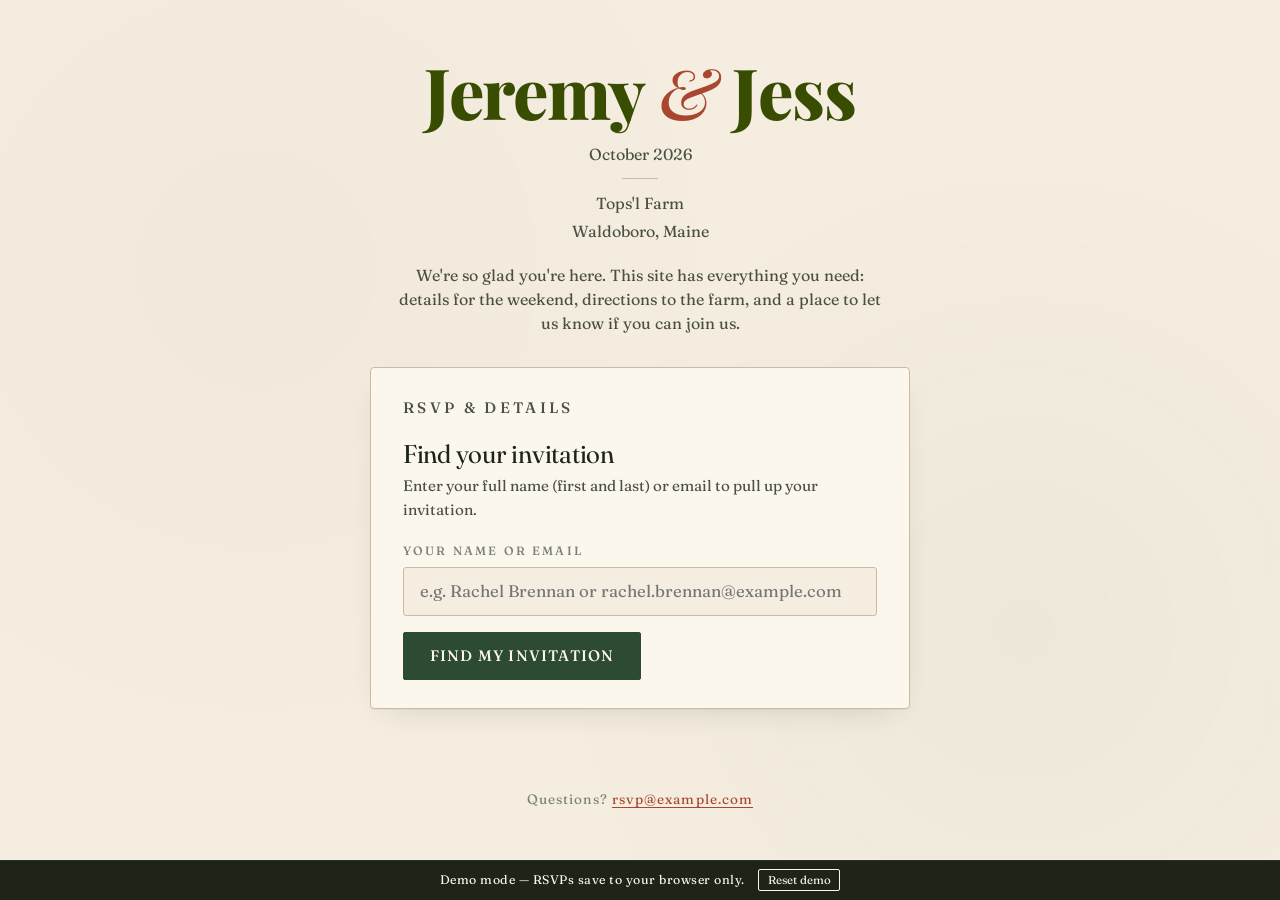
==== admin.html @ 5abbffd8 "Add files via upload" ====
<!DOCTYPE html>
<html lang="en">
<head>
<meta charset="UTF-8">
<meta name="viewport" content="width=device-width, initial-scale=1.0">
<title>Admin — RSVPs</title>
<link rel="preconnect" href="https://fonts.googleapis.com">
<link rel="preconnect" href="https://fonts.gstatic.com" crossorigin>
<link href="https://fonts.googleapis.com/css2?family=Fraunces:ital,opsz,wght,SOFT@0,9..144,300..700,30..100;1,9..144,300..700,30..100&family=Playfair+Display:ital,wght@0,400..900;1,400..900&display=swap" rel="stylesheet">
<link rel="stylesheet" href="assets/style.css">
</head>
<body>

<header class="site-header">
  <div class="monogram couple-name">
    <span class="monogram-mark">j</span>
    Jeremy &amp; Jess
  </div>
  <a href="index.html" class="eyebrow" style="border:none; color: var(--ink-soft);">Sign out &rarr;</a>
</header>

<main class="shell" id="root">
  <p style="color: var(--ink-faint);">Loading&hellip;</p>
</main>

<div class="demo-banner" id="demoBanner"></div>

<script src="assets/data.js"></script>
<script src="assets/store.js"></script>
<script src="assets/admin.js"></script>
</body>
</html>
---- assets/style.css ----
/* ---------- Tokens ---------- */
:root {
  --bg: #f4ede0;
  --bg-soft: #ebe2cf;
  --paper: #fbf7ec;
  --ink: #1f2419;
  --ink-soft: #4a5142;
  --ink-faint: #7a8074;
  --forest: #2d4a32;
  --forest-deep: #1f3522;
  --forest-h1: #384c02;
  --rust: #a8472e;
  --sand: #d4c4a8;
  --line: #c9bca0;
  --shadow: 0 1px 0 rgba(31, 36, 25, 0.04), 0 12px 32px -16px rgba(31, 36, 25, 0.18);
}

@font-face {
  font-display: swap;
}

/* ---------- Reset & base ---------- */
*, *::before, *::after { box-sizing: border-box; }
html, body { margin: 0; padding: 0; }

body {
  background: var(--bg);
  color: var(--ink);
  font-family: 'Fraunces', Georgia, serif;
  font-optical-sizing: auto;
  font-variation-settings: 'opsz' 14, 'SOFT' 30;
  font-weight: 400;
  line-height: 1.55;
  font-size: 17px;
  -webkit-font-smoothing: antialiased;
  text-rendering: optimizeLegibility;
  min-height: 100vh;
}

body.has-demo-banner { padding-bottom: 48px; } /* room for the fixed banner */

/* Subtle paper texture */
body::before {
  content: "";
  position: fixed;
  inset: 0;
  pointer-events: none;
  z-index: 0;
  background-image:
    radial-gradient(circle at 20% 30%, rgba(168, 71, 46, 0.025), transparent 40%),
    radial-gradient(circle at 80% 70%, rgba(45, 74, 50, 0.03), transparent 40%);
}

main, header, footer { position: relative; z-index: 1; }

a { color: var(--rust); text-decoration: none; border-bottom: 1px solid currentColor; }
a:hover { color: var(--forest); }

h1, h2, h3, h4 {
  font-family: 'Fraunces', Georgia, serif;
  font-weight: 400;
  letter-spacing: -0.01em;
  margin: 0;
}

h1 {
  font-variation-settings: 'opsz' 144, 'SOFT' 100;
  font-size: clamp(3.2rem, 8vw, 6.5rem);
  line-height: 0.95;
  letter-spacing: -0.03em;
  color: var(--forest-h1);
}

/* Playfair Display for the couple's name — used in hero and monogram */
.couple-name {
  font-family: 'Playfair Display', Georgia, serif;
  font-weight: 800;
  letter-spacing: -0.01em;
}

.couple-name .amp {
  font-style: italic;
  font-weight: 500;
  color: var(--rust);
}

h2 {
  font-variation-settings: 'opsz' 72;
  font-size: clamp(1.8rem, 3.5vw, 2.6rem);
  line-height: 1.1;
}

h3 {
  font-variation-settings: 'opsz' 36;
  font-size: 1.3rem;
  font-weight: 500;
}

.eyebrow {
  font-size: 0.72rem;
  letter-spacing: 0.22em;
  text-transform: uppercase;
  color: var(--ink-faint);
  font-weight: 500;
  font-variation-settings: 'opsz' 9;
}

.italic { font-style: italic; }

/* ---------- Layout ---------- */
.shell {
  max-width: 1100px;
  margin: 0 auto;
  padding: 2rem clamp(1.25rem, 4vw, 3rem);
}

.shell-narrow {
  max-width: 720px;
  margin: 0 auto;
  padding: 2rem clamp(1.25rem, 4vw, 3rem);
}

.site-header {
  display: flex;
  justify-content: space-between;
  align-items: center;
  padding: 1.5rem clamp(1.25rem, 4vw, 3rem);
  max-width: 1100px;
  margin: 0 auto;
}

.monogram {
  display: inline-flex;
  align-items: center;
  gap: 0.6rem;
  font-size: 0.9rem;
  letter-spacing: 0.18em;
  text-transform: uppercase;
  color: var(--ink-soft);
  font-weight: 500;
}

.monogram-mark {
  width: 26px;
  height: 26px;
  border: 1px solid var(--forest);
  border-radius: 50%;
  display: inline-flex;
  align-items: center;
  justify-content: center;
  font-family: 'Fraunces', serif;
  font-style: italic;
  font-size: 0.85rem;
  color: var(--forest);
}

.site-footer {
  text-align: center;
  padding: 3rem 1.5rem 2rem;
  color: var(--ink-faint);
  font-size: 0.85rem;
  letter-spacing: 0.08em;
}

/* ---------- Hero (landing) ---------- */
.hero {
  text-align: center;
  padding: 1.5rem 0 2rem;
  max-width: 640px;
  margin: 0 auto;
}

@media (max-width: 800px) {
  .hero { padding: 1rem 0 1.5rem; }
}

.hero-title {
  font-size: clamp(2.6rem, 7vw, 4.4rem);
  line-height: 1;
  margin-bottom: 1rem;
}

.hero-meta {
  display: flex;
  flex-direction: column;
  align-items: center;
  gap: 0.2rem;
  margin: 1rem 0 1.25rem;
  color: var(--ink-soft);
  font-size: 1rem;
}

.hero-meta .divider {
  width: 36px;
  height: 1px;
  background: var(--line);
  margin: 0.5rem 0;
}

.hero-intro {
  color: var(--ink-soft);
  margin: 0 auto;
  max-width: 500px;
  font-size: 1rem;
  line-height: 1.5;
}

/* ---------- Lookup card ---------- */
.lookup {
  background: var(--paper);
  border: 1px solid var(--line);
  border-radius: 4px;
  padding: 1.75rem 2rem;
  box-shadow: var(--shadow);
  max-width: 540px;
  margin: 0 auto;
}

.lookup h2 {
  margin-bottom: 0.4rem;
  font-size: 1.6rem;
}

.lookup p {
  color: var(--ink-soft);
  margin: 0 0 1.25rem;
  font-size: 0.95rem;
}

.field {
  display: flex;
  flex-direction: column;
  gap: 0.4rem;
  margin-bottom: 1rem;
}

.field label {
  font-size: 0.75rem;
  letter-spacing: 0.18em;
  text-transform: uppercase;
  color: var(--ink-faint);
  font-weight: 500;
}

.field input[type="text"],
.field input[type="email"],
.field textarea {
  font-family: 'Fraunces', Georgia, serif;
  font-size: 1.05rem;
  font-variation-settings: 'opsz' 14;
  padding: 0.85rem 1rem;
  background: var(--bg);
  border: 1px solid var(--line);
  border-radius: 3px;
  color: var(--ink);
  width: 100%;
  transition: border-color 0.15s ease;
}

.field input:focus,
.field textarea:focus {
  outline: none;
  border-color: var(--forest);
  background: var(--paper);
}

.field textarea {
  resize: vertical;
  min-height: 90px;
}

.field .help {
  font-size: 0.8rem;
  color: var(--ink-faint);
  font-style: italic;
}

/* ---------- Buttons ---------- */
.btn {
  display: inline-flex;
  align-items: center;
  justify-content: center;
  gap: 0.5rem;
  padding: 0.85rem 1.6rem;
  font-family: 'Fraunces', Georgia, serif;
  font-size: 0.95rem;
  font-weight: 500;
  letter-spacing: 0.08em;
  text-transform: uppercase;
  border: 1px solid var(--forest);
  background: var(--forest);
  color: var(--paper);
  border-radius: 2px;
  cursor: pointer;
  text-decoration: none;
  transition: background 0.15s ease, color 0.15s ease, transform 0.15s ease;
}

.btn:hover { background: var(--forest-deep); transform: translateY(-1px); }

.btn-secondary {
  background: transparent;
  color: var(--forest);
  border-color: var(--forest);
}

.btn-secondary:hover {
  background: var(--forest);
  color: var(--paper);
}

.btn-ghost {
  background: transparent;
  color: var(--ink-soft);
  border-color: var(--line);
}

.btn-ghost:hover {
  background: var(--bg-soft);
  color: var(--ink);
  transform: none;
}

.btn-small {
  padding: 0.55rem 1.1rem;
  font-size: 0.8rem;
}

button:disabled {
  opacity: 0.4;
  cursor: not-allowed;
}

/* ---------- Messages ---------- */
.flash {
  margin-top: 1rem;
  padding: 0.85rem 1rem;
  border-radius: 3px;
  font-size: 0.95rem;
}

.flash-error {
  background: rgba(168, 71, 46, 0.08);
  color: var(--rust);
  border-left: 3px solid var(--rust);
}

.flash-success {
  background: rgba(45, 74, 50, 0.08);
  color: var(--forest);
  border-left: 3px solid var(--forest);
}

/* ---------- Invitation ---------- */
.invitation {
  padding: 3rem 0;
}

.invitation .greeting {
  margin-bottom: 3rem;
  text-align: center;
}

.invitation .greeting .eyebrow {
  margin-bottom: 1rem;
}

.invitation h1 {
  font-size: clamp(2.2rem, 5vw, 3.6rem);
  line-height: 1.05;
}

.event-card {
  background: var(--paper);
  border: 1px solid var(--line);
  border-radius: 4px;
  padding: 2.5rem;
  margin-bottom: 1.5rem;
  position: relative;
}

.event-card .event-eyebrow {
  display: flex;
  justify-content: space-between;
  align-items: baseline;
  margin-bottom: 1.25rem;
  padding-bottom: 1rem;
  border-bottom: 1px solid var(--line);
}

.event-card h2 {
  margin-bottom: 0.4rem;
}

.event-card .event-where {
  color: var(--ink-soft);
  margin-bottom: 1rem;
  font-style: italic;
}

.event-card .event-details {
  color: var(--ink-soft);
  margin: 0;
}

.rsvp-cta {
  margin: 2rem 0 3rem;
  text-align: center;
}

.rsvp-cta .deadline {
  margin-top: 1rem;
  color: var(--ink-faint);
  font-size: 0.9rem;
}

.rsvp-confirmed {
  background: var(--paper);
  border: 1px solid var(--forest);
  border-left: 4px solid var(--forest);
  padding: 1.75rem 2rem;
  margin-top: 3rem;
  border-radius: 3px;
}

.rsvp-confirmed h3 {
  color: var(--forest);
  margin-bottom: 0.5rem;
}

.rsvp-confirmed p {
  margin: 0.5rem 0;
  color: var(--ink-soft);
}

/* ---------- RSVP wizard ---------- */
.wizard {
  background: var(--paper);
  border: 1px solid var(--line);
  border-radius: 4px;
  padding: 2.5rem;
  margin: 2rem 0;
  box-shadow: var(--shadow);
  min-height: 400px;
  display: flex;
  flex-direction: column;
}

.wizard-progress {
  display: flex;
  align-items: center;
  gap: 0.5rem;
  margin-bottom: 2rem;
}

.wizard-progress .step {
  flex: 1;
  height: 2px;
  background: var(--bg-soft);
  border-radius: 1px;
  transition: background 0.3s ease;
}

.wizard-progress .step.done,
.wizard-progress .step.active {
  background: var(--forest);
}

.wizard-progress .count {
  font-size: 0.72rem;
  letter-spacing: 0.18em;
  text-transform: uppercase;
  color: var(--ink-faint);
  white-space: nowrap;
  margin-left: 1rem;
}

.wizard-body {
  flex: 1;
  animation: fadeIn 0.25s ease;
}

@keyframes fadeIn {
  from { opacity: 0; transform: translateY(4px); }
  to { opacity: 1; transform: translateY(0); }
}

.wizard h2 {
  font-size: 1.8rem;
  margin-bottom: 0.5rem;
}

.wizard .question-sub {
  color: var(--ink-soft);
  margin: 0 0 1.5rem;
}

.toggle-group {
  display: flex;
  gap: 0.5rem;
  margin: 1rem 0;
}

.toggle-pill {
  flex: 1;
  display: flex;
  align-items: center;
  justify-content: center;
  padding: 0.85rem 1rem;
  border: 1px solid var(--line);
  background: var(--bg);
  border-radius: 3px;
  cursor: pointer;
  font-family: inherit;
  font-size: 0.95rem;
  color: var(--ink-soft);
  transition: all 0.15s ease;
}

.toggle-pill:hover { border-color: var(--forest); }

.toggle-pill.selected {
  background: var(--forest);
  color: var(--paper);
  border-color: var(--forest);
}

.day-toggles {
  display: flex;
  flex-direction: column;
  gap: 0.75rem;
  margin: 1.25rem 0;
}

.day-toggle {
  display: flex;
  align-items: center;
  gap: 0.85rem;
  padding: 1rem 1.25rem;
  border: 1px solid var(--line);
  background: var(--bg);
  border-radius: 3px;
  cursor: pointer;
  transition: all 0.15s ease;
}

.day-toggle:hover { border-color: var(--forest); }

.day-toggle.checked {
  border-color: var(--forest);
  background: rgba(45, 74, 50, 0.04);
}

.day-toggle input { margin: 0; accent-color: var(--forest); width: 18px; height: 18px; }

.day-toggle-label {
  display: flex;
  flex-direction: column;
}

.day-toggle-label strong { font-weight: 500; color: var(--ink); }
.day-toggle-label span { font-size: 0.85rem; color: var(--ink-faint); }

.wizard-nav {
  display: flex;
  justify-content: space-between;
  align-items: center;
  margin-top: 2rem;
  padding-top: 1.5rem;
  border-top: 1px solid var(--bg-soft);
}

.wizard-nav .spacer { flex: 1; }

/* ---------- Review screen ---------- */
.review {
  display: flex;
  flex-direction: column;
  gap: 1rem;
}

.review-item {
  padding: 1rem 1.25rem;
  background: var(--bg);
  border-radius: 3px;
  border-left: 3px solid var(--sand);
}

.review-item.attending { border-left-color: var(--forest); }
.review-item.not-attending { border-left-color: var(--rust); opacity: 0.7; }

.review-item .name {
  font-weight: 500;
  margin-bottom: 0.25rem;
}

.review-item .meta {
  font-size: 0.9rem;
  color: var(--ink-soft);
}

/* ---------- Admin ---------- */
.admin-header {
  display: flex;
  justify-content: space-between;
  align-items: flex-end;
  flex-wrap: wrap;
  gap: 1rem;
  margin-bottom: 2rem;
  padding-bottom: 1.5rem;
  border-bottom: 1px solid var(--line);
}

.admin-stats {
  display: grid;
  grid-template-columns: repeat(auto-fit, minmax(140px, 1fr));
  gap: 1rem;
  margin-bottom: 2rem;
}

.stat {
  padding: 1.25rem;
  background: var(--paper);
  border: 1px solid var(--line);
  border-radius: 3px;
}

.stat .num {
  font-family: 'Fraunces', serif;
  font-variation-settings: 'opsz' 72;
  font-size: 2.4rem;
  font-weight: 400;
  color: var(--forest);
  line-height: 1;
}

.stat .label {
  font-size: 0.72rem;
  letter-spacing: 0.16em;
  text-transform: uppercase;
  color: var(--ink-faint);
  margin-top: 0.3rem;
}

.admin-table {
  width: 100%;
  border-collapse: collapse;
  background: var(--paper);
  border: 1px solid var(--line);
  border-radius: 3px;
  overflow: hidden;
  font-size: 0.92rem;
}

.admin-table th,
.admin-table td {
  text-align: left;
  padding: 0.85rem 1rem;
  border-bottom: 1px solid var(--bg-soft);
  vertical-align: top;
}

.admin-table th {
  background: var(--bg-soft);
  font-size: 0.72rem;
  letter-spacing: 0.14em;
  text-transform: uppercase;
  color: var(--ink-soft);
  font-weight: 500;
}

.admin-table tr:last-child td { border-bottom: none; }

.admin-table .tier-tag {
  display: inline-block;
  padding: 0.15rem 0.5rem;
  border-radius: 2px;
  font-size: 0.72rem;
  letter-spacing: 0.12em;
  text-transform: uppercase;
  background: var(--bg-soft);
  color: var(--ink-soft);
}

.admin-table .tier-tag.both {
  background: rgba(45, 74, 50, 0.12);
  color: var(--forest);
}

.admin-table .status-tag {
  display: inline-block;
  padding: 0.15rem 0.55rem;
  border-radius: 2px;
  font-size: 0.72rem;
  letter-spacing: 0.12em;
  text-transform: uppercase;
}

.admin-table .status-tag.responded {
  background: rgba(45, 74, 50, 0.12);
  color: var(--forest);
}

.admin-table .status-tag.pending {
  background: rgba(168, 71, 46, 0.1);
  color: var(--rust);
}

.admin-table .attendee-list {
  margin: 0;
  padding-left: 1rem;
}

.admin-table .attendee-list li {
  margin-bottom: 0.15rem;
}

.admin-table .not-coming {
  text-decoration: line-through;
  color: var(--ink-faint);
}

.admin-actions {
  display: flex;
  gap: 0.75rem;
  flex-wrap: wrap;
}

/* ---------- Invitation supplemental sections ---------- */
.section {
  margin: 2.5rem 0 0;
}

.section h3 {
  font-size: 0.85rem;
  letter-spacing: 0.2em;
  text-transform: uppercase;
  color: var(--ink-soft);
  font-weight: 500;
  font-variation-settings: 'opsz' 12;
  margin-bottom: 1rem;
  padding-bottom: 0.5rem;
  border-bottom: 1px solid var(--line);
}

.action-row {
  display: flex;
  flex-wrap: wrap;
  gap: 0.75rem;
  margin: 0.5rem 0;
}

.lodging-list,
.activity-list {
  list-style: none;
  padding: 0;
  margin: 0;
  display: flex;
  flex-direction: column;
  gap: 0.85rem;
}

.lodging-item,
.activity-item {
  padding: 1rem 1.25rem;
  background: var(--paper);
  border: 1px solid var(--line);
  border-radius: 3px;
}

.lodging-item .name,
.activity-item .name {
  font-weight: 500;
  font-size: 1.05rem;
}

.lodging-item .name a,
.activity-item .name a {
  color: var(--ink);
  border-bottom: 1px solid var(--line);
}

.lodging-item .name a:hover { color: var(--forest); border-color: var(--forest); }

.lodging-item .distance {
  font-size: 0.78rem;
  letter-spacing: 0.12em;
  text-transform: uppercase;
  color: var(--ink-faint);
  margin-top: 0.2rem;
}

.lodging-item .note,
.activity-item .note {
  margin: 0.4rem 0 0;
  color: var(--ink-soft);
  font-size: 0.95rem;
}

.note-block {
  padding: 1rem 1.25rem;
  background: var(--paper);
  border: 1px solid var(--line);
  border-left: 3px solid var(--forest);
  border-radius: 3px;
  color: var(--ink-soft);
  font-size: 0.95rem;
}

.note-block p { margin: 0 0 0.6rem; }
.note-block p:last-child { margin: 0; }
.demo-banner {
  position: fixed;
  bottom: 0;
  left: 0;
  right: 0;
  background: var(--ink);
  color: var(--paper);
  text-align: center;
  padding: 0.55rem 1rem;
  font-size: 0.78rem;
  letter-spacing: 0.04em;
  z-index: 10;
  border-top: 1px solid rgba(255,255,255,0.05);
}

.demo-banner button {
  background: transparent;
  border: 1px solid var(--paper);
  color: var(--paper);
  padding: 0.18rem 0.55rem;
  border-radius: 2px;
  font-family: inherit;
  font-size: 0.72rem;
  cursor: pointer;
  margin-left: 0.6rem;
}

.demo-banner button:hover { background: var(--paper); color: var(--ink); }
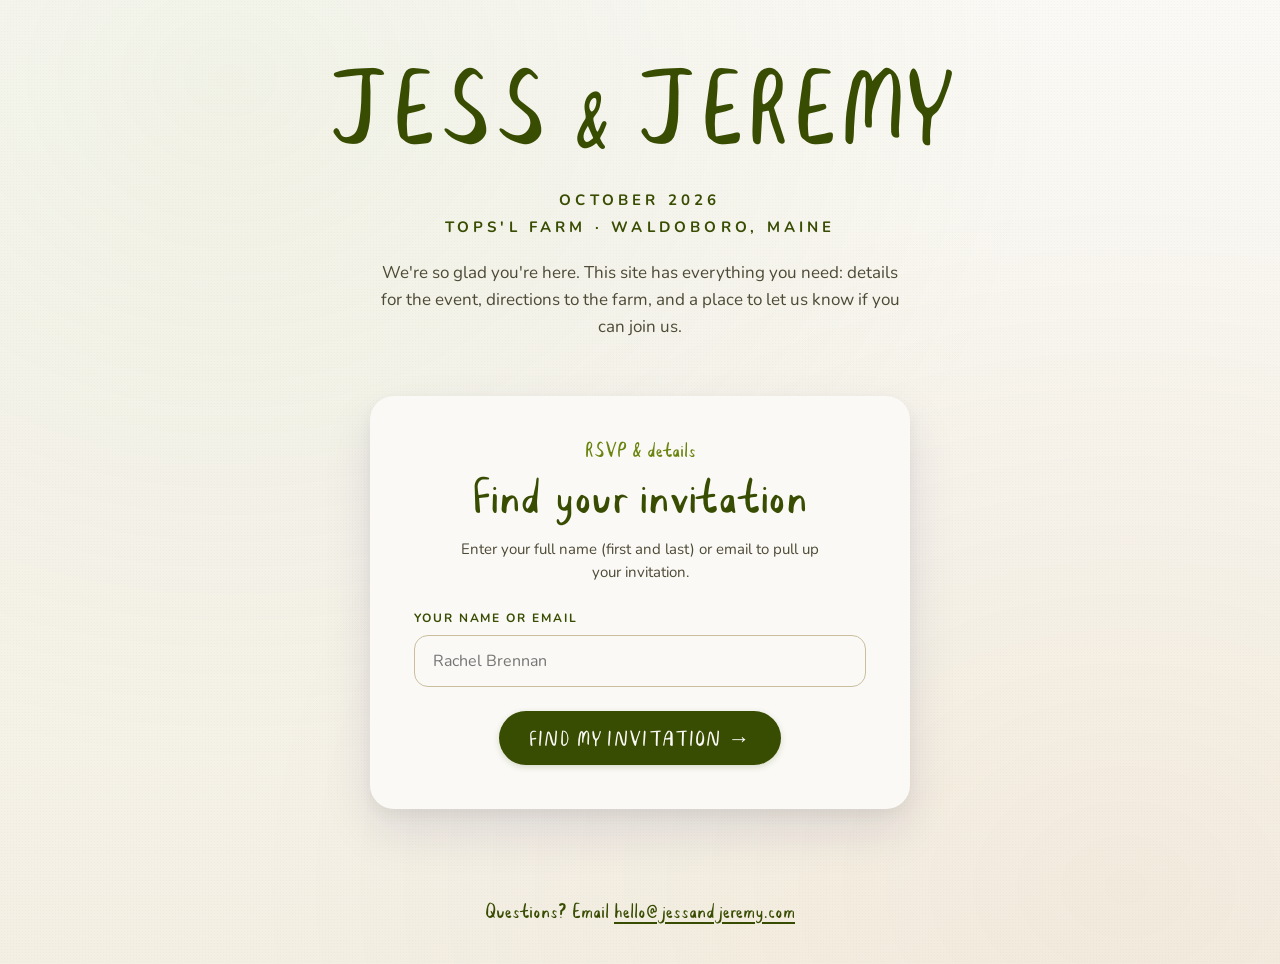
==== commit e8598ad4: "Apply Jess & Jeremy design system to production site Repaints the multi-page site to match the desig" ====
--- a/admin.html
+++ b/admin.html
@@ -4,23 +4,17 @@
 <meta charset="UTF-8">
 <meta name="viewport" content="width=device-width, initial-scale=1.0">
 <title>Admin — RSVPs</title>
-<link rel="preconnect" href="https://fonts.googleapis.com">
-<link rel="preconnect" href="https://fonts.gstatic.com" crossorigin>
-<link href="https://fonts.googleapis.com/css2?family=Fraunces:ital,opsz,wght,SOFT@0,9..144,300..700,30..100;1,9..144,300..700,30..100&family=Playfair+Display:ital,wght@0,400..900;1,400..900&display=swap" rel="stylesheet">
 <link rel="stylesheet" href="assets/style.css">
 </head>
 <body>
 
-<header class="site-header">
-  <div class="monogram couple-name">
-    <span class="monogram-mark">j</span>
-    Jeremy &amp; Jess
-  </div>
-  <a href="index.html" class="eyebrow" style="border:none; color: var(--ink-soft);">Sign out &rarr;</a>
+<header class="admin-page-header">
+  <div class="monogram">Jess &amp; Jeremy</div>
+  <a href="index.html">Sign out &rarr;</a>
 </header>
 
-<main class="shell" id="root">
-  <p style="color: var(--ink-faint);">Loading&hellip;</p>
+<main class="admin" id="root">
+  <p style="color: var(--fg-3);">Loading&hellip;</p>
 </main>
 
 <div class="demo-banner" id="demoBanner"></div>
--- a/assets/style.css
+++ b/assets/style.css
@@ -1,839 +1,1743 @@
-/* ---------- Tokens ---------- */
+/* ============================================================
+   Jess & Jeremy Wedding — Design system stylesheet
+   Warm, earthy, romantic. Olive + ink-indigo on cream.
+   ============================================================ */
+
+@font-face {
+  font-family: "J9 Poem";
+  src: url("fonts/J9Poem3.otf") format("opentype");
+  font-weight: 400;
+  font-style: normal;
+  font-display: swap;
+}
+
+@font-face {
+  font-family: "Nunito";
+  src: url("fonts/Nunito-VariableFont_wght.ttf") format("truetype-variations");
+  font-weight: 200 900;
+  font-style: normal;
+  font-display: swap;
+}
+
 :root {
-  --bg: #f4ede0;
-  --bg-soft: #ebe2cf;
-  --paper: #fbf7ec;
-  --ink: #1f2419;
-  --ink-soft: #4a5142;
-  --ink-faint: #7a8074;
-  --forest: #2d4a32;
-  --forest-deep: #1f3522;
-  --forest-h1: #384c02;
-  --rust: #a8472e;
-  --sand: #d4c4a8;
-  --line: #c9bca0;
-  --shadow: 0 1px 0 rgba(31, 36, 25, 0.04), 0 12px 32px -16px rgba(31, 36, 25, 0.18);
-}
-
-@font-face {
-  font-display: swap;
-}
-
-/* ---------- Reset & base ---------- */
+  /* ---------- Brand palette ---------- */
+  --cream:           #faf9f5;
+  --cream-2:         #f3efe3;
+  --cream-3:         #e8dfc8;
+  --linen:           #ded3b8;
+  --sand:            #c9b88f;
+
+  --olive:           #384c02;
+  --olive-2:         #4a6304;
+  --olive-3:         #6a8410;
+  --sage:            #a8b878;
+  --moss:            #1e2a01;
+
+  --ink:             #1b1463;
+  --ink-2:           #2f259a;
+  --ink-3:           #5e54c0;
+  --lavender:        #d7d2ee;
+
+  --terracotta:      #c97b50;
+  --rose:            #e3a78a;
+  --gold:            #b5933f;
+
+  /* Coral accent — used in exactly three places */
+  --coral:           rgb(243, 131, 117);
+  --coral-deep:      rgb(212, 89, 75);
+
+  /* ---------- Semantic ---------- */
+  --bg:              var(--cream);
+  --bg-soft:         var(--cream-2);
+  --bg-strong:       var(--cream-3);
+  --bg-inverse:      var(--olive);
+
+  --fg:              #20210f;
+  --fg-2:            #4d4a36;
+  --fg-3:            #7a7560;
+  --fg-inverse:      var(--cream);
+
+  --border:          #e0d8c2;
+  --border-strong:   #c9bf9f;
+  --hairline:        rgba(56, 76, 2, 0.12);
+
+  --link:            var(--olive-3);
+  --link-hover:      var(--olive-2);
+
+  --success:         #4a6304;
+  --warning:         #b5933f;
+  --error:           #a83a2a;
+
+  /* ---------- Type families ---------- */
+  --font-display:    "J9 Poem", "Tangerine", "Snell Roundhand", cursive;
+  --font-body:       "Nunito", -apple-system, BlinkMacSystemFont, "Segoe UI",
+                     Roboto, "Helvetica Neue", sans-serif;
+  --font-mono:       "JetBrains Mono", ui-monospace, SFMono-Regular, Menlo, monospace;
+
+  /* ---------- Type scale ---------- */
+  --fs-display-1:    clamp(72px, 12vw, 168px);
+  --fs-display-2:    clamp(56px, 9vw, 120px);
+  --fs-h1:           clamp(40px, 5vw, 64px);
+  --fs-h2:           clamp(30px, 3.6vw, 44px);
+  --fs-h3:           clamp(22px, 2.4vw, 28px);
+  --fs-h4:           18px;
+  --fs-body:         18px;
+  --fs-body-sm:      16px;
+  --fs-meta:         14px;
+  --fs-eyebrow:      11px;
+
+  --lh-tight:        1.05;
+  --lh-snug:         1.2;
+  --lh-normal:       1.55;
+  --lh-loose:        1.75;
+
+  --tracking-tight:  -0.01em;
+  --tracking-normal: 0;
+  --tracking-wide:   0.08em;
+  --tracking-xwide:  0.22em;
+
+  /* ---------- Spacing ---------- */
+  --space-1:  4px;
+  --space-2:  8px;
+  --space-3:  12px;
+  --space-4:  16px;
+  --space-5:  24px;
+  --space-6:  32px;
+  --space-7:  48px;
+  --space-8:  64px;
+  --space-9:  96px;
+  --space-10: 128px;
+
+  /* ---------- Radii ---------- */
+  --radius-xs:   6px;
+  --radius-sm:   10px;
+  --radius-md:   16px;
+  --radius-lg:   24px;
+  --radius-xl:   36px;
+  --radius-pill: 999px;
+
+  /* ---------- Shadows ---------- */
+  --shadow-xs: 0 1px 2px rgba(56, 76, 2, 0.06);
+  --shadow-sm: 0 2px 6px rgba(56, 76, 2, 0.08),
+               0 1px 2px rgba(27, 20, 99, 0.04);
+  --shadow-md: 0 8px 22px rgba(56, 76, 2, 0.10),
+               0 2px 6px rgba(27, 20, 99, 0.05);
+  --shadow-lg: 0 22px 50px rgba(27, 20, 99, 0.14),
+               0 6px 14px rgba(56, 76, 2, 0.08);
+  --shadow-inset: inset 0 0 0 1px var(--border);
+
+  /* ---------- Motion ---------- */
+  --ease-soft:   cubic-bezier(0.22, 0.61, 0.36, 1);
+  --ease-out:    cubic-bezier(0.16, 1, 0.3, 1);
+  --ease-bounce: cubic-bezier(0.34, 1.56, 0.64, 1);
+  --dur-fast:    150ms;
+  --dur-base:    280ms;
+  --dur-slow:    600ms;
+}
+
+/* ============================================================
+   Base
+   ============================================================ */
+
 *, *::before, *::after { box-sizing: border-box; }
-html, body { margin: 0; padding: 0; }
-
-body {
+
+html { scroll-behavior: smooth; }
+
+html, body {
   background: var(--bg);
-  color: var(--ink);
-  font-family: 'Fraunces', Georgia, serif;
-  font-optical-sizing: auto;
-  font-variation-settings: 'opsz' 14, 'SOFT' 30;
-  font-weight: 400;
-  line-height: 1.55;
-  font-size: 17px;
+  color: var(--fg);
+  font-family: var(--font-body);
+  font-size: var(--fs-body);
+  line-height: var(--lh-normal);
+  margin: 0;
   -webkit-font-smoothing: antialiased;
   text-rendering: optimizeLegibility;
+}
+
+::selection { background: var(--olive); color: var(--cream); }
+
+button:focus-visible, a:focus-visible, input:focus-visible, textarea:focus-visible {
+  outline: 2px solid var(--olive);
+  outline-offset: 3px;
+  border-radius: 4px;
+}
+
+h1, .h1 {
+  font-family: var(--font-display);
+  font-size: var(--fs-h1);
+  font-weight: 400;
+  line-height: var(--lh-tight);
+  color: var(--olive);
+  letter-spacing: 0.04em;
+  text-transform: uppercase;
+  margin: 0;
+}
+h2, .h2 {
+  font-family: var(--font-display);
+  font-size: var(--fs-h2);
+  font-weight: 400;
+  line-height: var(--lh-snug);
+  color: var(--olive);
+  letter-spacing: -0.005em;
+  margin: 0;
+}
+h3, .h3 {
+  font-family: var(--font-display);
+  font-size: var(--fs-h3);
+  font-weight: 400;
+  line-height: var(--lh-snug);
+  color: var(--ink);
+  letter-spacing: 0;
+  margin: 0;
+}
+h4, .h4 {
+  font-family: var(--font-display);
+  font-size: var(--fs-h4);
+  font-weight: 400;
+  text-transform: uppercase;
+  letter-spacing: 0.14em;
+  color: var(--olive);
+  margin: 0;
+}
+
+.eyebrow {
+  font-family: var(--font-display);
+  font-size: 22px;
+  font-weight: 400;
+  text-transform: none;
+  letter-spacing: 0;
+  color: var(--olive-3);
+  line-height: 1;
+  margin: 0;
+}
+
+p, .body {
+  font-family: var(--font-body);
+  font-size: var(--fs-body);
+  line-height: var(--lh-normal);
+  color: var(--fg);
+  text-wrap: pretty;
+  margin: 0;
+}
+.body-sm { font-size: var(--fs-body-sm); color: var(--fg-2); }
+.meta    { font-size: var(--fs-meta);    color: var(--fg-3); }
+
+a {
+  color: var(--link);
+  text-decoration: underline;
+  text-underline-offset: 3px;
+  text-decoration-thickness: 1px;
+  transition: color var(--dur-fast) var(--ease-soft);
+}
+a:hover { color: var(--link-hover); }
+
+a.btn, a[role="button"] { text-decoration: none; }
+
+img { max-width: 100%; height: auto; }
+
+/* ============================================================
+   Buttons
+   ============================================================ */
+
+.btn {
+  display: inline-flex;
+  align-items: center;
+  justify-content: center;
+  gap: 10px;
+  font-family: var(--font-display);
+  font-weight: 400;
+  font-size: 22px;
+  letter-spacing: 0.06em;
+  text-transform: uppercase;
+  line-height: 1;
+  border-radius: 999px;
+  padding: 18px 30px 14px;
+  cursor: pointer;
+  transition: all 280ms var(--ease-soft);
+  border: none;
+  text-decoration: none;
+  white-space: nowrap;
+  background: var(--olive);
+  color: var(--cream);
+  box-shadow: 0 2px 6px rgba(56, 76, 2, 0.18);
+}
+.btn:hover { background: var(--olive-2); color: var(--cream); }
+.btn:active { transform: scale(0.97); }
+.btn[disabled], .btn:disabled {
+  cursor: not-allowed;
+  opacity: 0.45;
+}
+
+.btn-small {
+  font-size: 16px;
+  letter-spacing: 0.08em;
+  padding: 13px 22px 9px;
+}
+
+.btn-secondary {
+  background: var(--cream);
+  color: var(--olive);
+  border: 1.5px solid var(--olive);
+  padding: 16.5px 28.5px 12.5px;
+  box-shadow: none;
+}
+.btn-secondary:hover {
+  background: var(--cream-2);
+  color: var(--olive);
+}
+.btn-secondary.btn-small {
+  padding: 11.5px 20.5px 7.5px;
+}
+
+.btn-ink {
+  background: var(--ink);
+  color: var(--cream);
+  box-shadow: 0 2px 6px rgba(27, 20, 99, 0.18);
+}
+.btn-ink:hover { background: var(--ink-2); color: var(--cream); }
+
+.btn-ghost {
+  background: transparent;
+  color: var(--olive-3);
+  text-decoration: underline;
+  text-underline-offset: 5px;
+  text-decoration-thickness: 1.5px;
+  text-transform: none;
+  letter-spacing: 0.02em;
+  font-size: 16px;
+  padding: 12px 8px;
+  box-shadow: none;
+}
+.btn-ghost:hover { color: var(--olive); background: transparent; }
+
+.btn-coral {
+  background: var(--coral);
+  color: var(--cream);
+  box-shadow: 0 2px 6px rgba(212, 89, 75, 0.18);
+}
+.btn-coral:hover { background: var(--coral-deep); color: var(--cream); }
+
+.btn-row {
+  display: flex;
+  justify-content: center;
+  margin-top: 24px;
+}
+
+/* ============================================================
+   Hero backdrops
+   ============================================================ */
+
+.warm-backdrop {
+  position: relative;
+  overflow: hidden;
+}
+.warm-backdrop::before {
+  content: "";
+  position: absolute;
+  inset: 0;
+  pointer-events: none;
+  background:
+    radial-gradient(ellipse at 18% 8%, rgba(168, 184, 120, 0.10), transparent 55%),
+    radial-gradient(ellipse at 88% 92%, rgba(227, 167, 138, 0.08), transparent 55%),
+    linear-gradient(180deg, #faf9f5 0%, #f3efe3 100%);
+}
+.warm-backdrop::after {
+  content: "";
+  position: absolute;
+  inset: 0;
+  opacity: 0.05;
+  pointer-events: none;
+  background-image: radial-gradient(rgba(56, 76, 2, 0.6) 1px, transparent 1px);
+  background-size: 3px 3px;
+  mix-blend-mode: multiply;
+}
+.warm-backdrop > * { position: relative; z-index: 1; }
+
+.warm-backdrop-strong::before {
+  background:
+    radial-gradient(ellipse at 18% 12%, rgba(168, 184, 120, 0.32), transparent 55%),
+    radial-gradient(ellipse at 88% 88%, rgba(227, 167, 138, 0.22), transparent 55%),
+    linear-gradient(180deg, #faf9f5 0%, #f3efe3 100%);
+}
+
+/* ============================================================
+   Home page
+   ============================================================ */
+
+.home {
   min-height: 100vh;
-}
-
-body.has-demo-banner { padding-bottom: 48px; } /* room for the fixed banner */
-
-/* Subtle paper texture */
-body::before {
+  display: flex;
+  flex-direction: column;
+  background: var(--cream);
+}
+
+.home-main {
+  flex: 1;
+  display: flex;
+  flex-direction: column;
+  align-items: center;
+  justify-content: center;
+  padding: 64px 24px 48px;
+  text-align: center;
+}
+
+.home-inner {
+  max-width: 720px;
+  width: 100%;
+}
+
+.couple-wordmark {
+  font-family: var(--font-display);
+  font-size: clamp(40px, 8.5vw, 120px);
+  line-height: 0.92;
+  color: var(--olive);
+  margin: 0;
+  letter-spacing: 0.02em;
+  text-transform: uppercase;
+  white-space: nowrap;
+}
+.couple-wordmark .amp {
+  font-size: 0.78em;
+  vertical-align: middle;
+}
+
+.home-meta {
+  margin: 28px 0 22px;
+  display: grid;
+  gap: 10px;
+}
+.home-meta-line {
+  font-family: var(--font-body);
+  font-size: 15px;
+  font-weight: 700;
+  letter-spacing: 0.28em;
+  text-transform: uppercase;
+  color: var(--olive);
+  line-height: 1.15;
+}
+
+.home-intro {
+  font-family: var(--font-body);
+  font-size: 17px;
+  line-height: 1.6;
+  color: var(--fg-2);
+  max-width: 520px;
+  margin: 0 auto 56px;
+  text-wrap: pretty;
+}
+
+.lookup-card {
+  padding: clamp(28px, 5vw, 44px);
+  max-width: 540px;
+  margin: 0 auto;
+  text-align: left;
+  background: var(--cream);
+  border-radius: 24px;
+  box-shadow: 0 22px 50px rgba(27, 20, 99, 0.10), 0 6px 14px rgba(56, 76, 2, 0.06);
+}
+
+.lookup-card .eyebrow { display: block; margin-bottom: 10px; text-align: center; }
+.lookup-card h2 {
+  font-family: var(--font-display);
+  font-size: clamp(36px, 5vw, 52px);
+  color: var(--olive);
+  margin: 0;
+  line-height: 1;
+  text-align: center;
+  letter-spacing: -0.005em;
+}
+.lookup-card .lookup-help {
+  font-family: var(--font-body);
+  font-size: 15px;
+  color: var(--fg-2);
+  line-height: 1.55;
+  margin: 14px auto 24px;
+  text-align: center;
+  max-width: 380px;
+}
+.lookup-card form { margin: 0; }
+
+/* ============================================================
+   Site footer
+   ============================================================ */
+
+.site-footer {
+  position: relative;
+  text-align: center;
+  padding: 40px 24px 36px;
+  font-family: var(--font-display);
+  font-size: 22px;
+  color: var(--olive);
+  line-height: 1.4;
+}
+.site-footer a {
+  color: var(--olive);
+  text-decoration: underline;
+  text-underline-offset: 4px;
+  text-decoration-thickness: 1.5px;
+}
+
+/* ============================================================
+   Sticky pill nav (invitation page)
+   ============================================================ */
+
+.sticky-nav {
+  position: fixed;
+  top: 14px;
+  left: 50%;
+  transform: translateX(-50%);
+  z-index: 50;
+  width: calc(100% - 28px);
+  max-width: 1180px;
+  display: flex;
+  align-items: center;
+  justify-content: space-between;
+  padding: 12px 14px 12px 22px;
+  background: rgba(250, 249, 245, 0.62);
+  backdrop-filter: blur(14px);
+  -webkit-backdrop-filter: blur(14px);
+  border-radius: 999px;
+  border: 1px solid rgba(224, 216, 194, 0.55);
+  transition: all 280ms var(--ease-soft);
+}
+.sticky-nav.scrolled {
+  background: rgba(250, 249, 245, 0.88);
+  border-color: var(--border);
+  box-shadow: 0 8px 22px rgba(56, 76, 2, 0.10), 0 2px 6px rgba(27, 20, 99, 0.05);
+}
+
+.sticky-nav-brand {
+  background: transparent;
+  border: none;
+  cursor: pointer;
+  font-family: var(--font-display);
+  font-size: 22px;
+  color: var(--olive);
+  line-height: 1;
+  padding: 0;
+  white-space: nowrap;
+  text-transform: uppercase;
+  letter-spacing: 0.04em;
+  flex-shrink: 0;
+}
+
+.sticky-nav-links {
+  display: flex;
+  align-items: center;
+  gap: 24px;
+}
+.sticky-nav-links button {
+  background: transparent;
+  border: none;
+  cursor: pointer;
+  font-family: var(--font-body);
+  font-size: 14px;
+  font-weight: 600;
+  color: var(--fg-2);
+  letter-spacing: 0;
+  padding: 0;
+  position: relative;
+  transition: color 200ms;
+}
+.sticky-nav-links button.active { color: var(--olive); }
+.sticky-nav-links button.active::after {
   content: "";
+  position: absolute;
+  left: 50%;
+  bottom: -6px;
+  transform: translateX(-50%);
+  width: 22px;
+  height: 2px;
+  background: var(--olive);
+  border-radius: 2px;
+}
+
+.sticky-nav-actions {
+  display: flex;
+  align-items: center;
+  gap: 8px;
+}
+
+.sticky-nav-burger {
+  background: transparent;
+  border: none;
+  cursor: pointer;
+  display: none;
+  align-items: center;
+  justify-content: center;
+  width: 38px;
+  height: 38px;
+  border-radius: 999px;
+  color: var(--olive);
+  font-size: 18px;
+}
+
+.mobile-menu {
+  position: fixed;
+  top: 76px;
+  left: 14px;
+  right: 14px;
+  z-index: 49;
+  padding: 22px;
+  background: var(--cream);
+  border-radius: 24px;
+  border: 1px solid var(--border);
+  box-shadow: 0 22px 50px rgba(27, 20, 99, 0.14);
+  display: none;
+  flex-direction: column;
+  gap: 14px;
+}
+.mobile-menu.open { display: flex; }
+.mobile-menu button {
+  background: transparent;
+  border: none;
+  text-align: left;
+  font-family: var(--font-display);
+  font-size: 26px;
+  color: var(--olive);
+  line-height: 1;
+  padding: 0;
+  cursor: pointer;
+}
+
+@media (max-width: 980px) {
+  .sticky-nav-links { display: none; }
+  .sticky-nav-burger { display: inline-flex; }
+}
+
+/* ============================================================
+   Invitation page sections
+   ============================================================ */
+
+.invitation-page {
+  background: var(--cream);
+  min-height: 100vh;
+}
+
+.inv-hero {
+  padding: 140px 24px 80px;
+  text-align: center;
+}
+.inv-hero-inner {
+  position: relative;
+  max-width: 820px;
+  margin: 0 auto;
+}
+.inv-hero .eyebrow {
+  display: block;
+  margin-bottom: 18px;
+}
+.inv-hero h1 {
+  font-family: var(--font-display);
+  font-size: clamp(48px, 8vw, 104px);
+  line-height: 0.96;
+  color: var(--olive);
+  margin: 0;
+  letter-spacing: 0.01em;
+  text-transform: uppercase;
+  text-wrap: balance;
+}
+.inv-hero-asterisk {
+  display: flex;
+  align-items: center;
+  justify-content: center;
+  margin-top: 28px;
+  font-family: var(--font-display);
+  font-size: 56px;
+  color: var(--olive);
+  line-height: 1;
+}
+.inv-hero-subhead {
+  font-family: var(--font-body);
+  font-size: 19px;
+  line-height: 1.55;
+  color: var(--fg-2);
+  max-width: 560px;
+  margin: 24px auto 36px;
+  text-wrap: pretty;
+}
+.inv-hero-deadline {
+  font-family: var(--font-body);
+  font-size: 14px;
+  color: var(--fg-3);
+  margin-top: 16px;
+}
+
+.confirmed-card {
+  max-width: 520px;
+  margin: 0 auto;
+  padding: 32px;
+  text-align: left;
+  background: var(--cream);
+  border: 2px dotted var(--olive);
+  border-radius: 24px;
+}
+.confirmed-card-header {
+  display: flex;
+  align-items: center;
+  gap: 14px;
+  margin-bottom: 12px;
+}
+.confirmed-check {
+  width: 44px;
+  height: 44px;
+  border-radius: 999px;
+  background: var(--olive);
+  color: var(--cream);
+  display: inline-flex;
+  align-items: center;
+  justify-content: center;
+  flex-shrink: 0;
+  font-size: 22px;
+  font-weight: 700;
+}
+.confirmed-card h3 {
+  font-family: var(--font-display);
+  font-size: 36px;
+  color: var(--olive);
+  margin: 0;
+  line-height: 1;
+  letter-spacing: -0.005em;
+}
+.confirmed-card p {
+  font-family: var(--font-body);
+  font-size: 16px;
+  color: var(--fg-2);
+  line-height: 1.55;
+  margin: 6px 0;
+}
+.confirmed-card .attending-summary {
+  font-family: var(--font-display);
+  font-size: 28px;
+  color: var(--olive);
+  line-height: 1.15;
+  margin: 4px 0 14px;
+}
+.confirmed-card .footnote {
+  font-family: var(--font-body);
+  font-size: 14px;
+  color: var(--fg-3);
+  line-height: 1.55;
+  margin: 0;
+}
+.confirmed-card .footnote a { color: var(--olive-3); }
+
+/* Section base */
+.inv-section {
+  padding: 64px 24px;
+  scroll-margin-top: 100px;
+}
+.inv-section-soft { background: var(--bg-soft); }
+.inv-section-wide { max-width: 1080px; margin: 0 auto; }
+.inv-section-narrow { max-width: 880px; margin: 0 auto; }
+
+.section-head { margin-bottom: 40px; }
+.section-head .eyebrow { display: block; margin-bottom: 12px; }
+.section-head h2 {
+  font-family: var(--font-display);
+  font-size: clamp(40px, 5vw, 64px);
+  color: var(--olive);
+  margin: 0;
+  line-height: 1;
+  letter-spacing: -0.005em;
+  text-wrap: balance;
+}
+.section-head .intro {
+  font-family: var(--font-body);
+  font-size: 17px;
+  line-height: 1.6;
+  color: var(--fg-2);
+  max-width: 620px;
+  margin: 16px 0 0;
+  text-wrap: pretty;
+}
+
+/* Itinerary */
+.itinerary { padding: 96px 24px 64px; }
+.itinerary-grid {
+  display: grid;
+  gap: 28px;
+  max-width: 880px;
+  margin: 0 auto;
+}
+.day-card {
+  scroll-margin-top: 100px;
+  background: var(--cream-2);
+  border: 1px solid var(--border);
+  border-radius: 24px;
+  padding: clamp(32px, 5vw, 48px);
+  box-shadow: 0 2px 6px rgba(56, 76, 2, 0.08), 0 1px 2px rgba(27, 20, 99, 0.04);
+}
+.day-eyebrow {
+  display: flex;
+  align-items: center;
+  gap: 14px;
+  flex-wrap: wrap;
+  margin-bottom: 18px;
+}
+.day-pill {
+  font-family: var(--font-body);
+  font-size: 11px;
+  font-weight: 700;
+  letter-spacing: 0.28em;
+  text-transform: uppercase;
+  color: var(--cream);
+  background: var(--olive);
+  padding: 6px 12px;
+  border-radius: 999px;
+  line-height: 1;
+}
+.day-pill-coral { background: var(--coral); }
+.day-date {
+  font-family: var(--font-body);
+  font-size: 13px;
+  font-weight: 700;
+  letter-spacing: 0.18em;
+  text-transform: uppercase;
+  color: var(--fg-3);
+}
+.day-card h2 {
+  font-family: var(--font-display);
+  font-size: clamp(36px, 4.6vw, 56px);
+  line-height: 1;
+  margin: 0;
+  letter-spacing: -0.005em;
+  text-wrap: balance;
+  color: var(--olive);
+}
+.day-card.coral h2 { color: var(--coral-deep); }
+.day-place {
+  display: inline-flex;
+  align-items: center;
+  gap: 8px;
+  font-family: var(--font-body);
+  font-size: 14px;
+  font-weight: 700;
+  text-transform: uppercase;
+  letter-spacing: 0.16em;
+  margin-top: 16px;
+  color: var(--olive-3);
+}
+.day-card.coral .day-place { color: var(--coral-deep); }
+.day-body {
+  font-family: var(--font-body);
+  font-size: 17px;
+  line-height: 1.6;
+  color: var(--fg-2);
+  margin: 18px 0 0;
+  text-wrap: pretty;
+  max-width: 620px;
+}
+
+/* Directions */
+.directions .section-head { margin-bottom: 0; text-align: center; }
+.directions .section-head .eyebrow { text-align: center; }
+.directions-body {
+  font-family: var(--font-body);
+  font-size: 18px;
+  line-height: 1.6;
+  color: var(--fg-2);
+  max-width: 560px;
+  margin: 20px auto 28px;
+  text-wrap: pretty;
+  text-align: center;
+}
+.directions-body strong { color: var(--olive); }
+.directions .btn-row { margin-top: 0; }
+
+/* Accommodations */
+.acc-grid {
+  display: grid;
+  grid-template-columns: 1.1fr 1fr;
+  gap: 28px;
+}
+@media (max-width: 820px) {
+  .acc-grid { grid-template-columns: 1fr; }
+}
+.lodging-card {
+  border-radius: 24px;
+  padding: clamp(24px, 4vw, 36px);
+  min-width: 0;
+  background: var(--cream-2);
+  border: 1px solid var(--border);
+  box-shadow: 0 2px 6px rgba(56, 76, 2, 0.08);
+  display: flex;
+  flex-direction: column;
+}
+.lodging-card.featured {
+  background: var(--cream);
+  border: none;
+  box-shadow: 0 22px 50px rgba(27, 20, 99, 0.10), 0 6px 14px rgba(56, 76, 2, 0.06);
+}
+.lodging-card .reserved-pill {
+  display: inline-flex;
+  align-items: center;
+  gap: 8px;
+  padding: 6px 14px;
+  border-radius: 999px;
+  background: var(--olive);
+  color: var(--cream);
+  font-family: var(--font-body);
+  font-size: 11px;
+  font-weight: 700;
+  text-transform: uppercase;
+  letter-spacing: 0.18em;
+  margin-bottom: 16px;
+  align-self: flex-start;
+}
+.lodging-card h3 {
+  font-family: var(--font-display);
+  font-size: clamp(28px, 3.6vw, 38px);
+  color: var(--olive);
+  margin: 0;
+  line-height: 1.0;
+  letter-spacing: -0.005em;
+  text-wrap: balance;
+  overflow-wrap: anywhere;
+}
+.lodging-card p {
+  font-family: var(--font-body);
+  font-size: 16px;
+  line-height: 1.6;
+  color: var(--fg-2);
+  margin: 14px 0 0;
+  text-wrap: pretty;
+}
+.lodging-card strong { color: var(--olive); }
+.lodging-card .btn {
+  margin-top: 22px;
+  align-self: flex-start;
+  white-space: normal;
+  line-height: 1.15;
+  text-align: center;
+  max-width: 100%;
+}
+
+/* Off-site list */
+.lodging-list {
+  list-style: none;
+  padding: 0;
+  margin: 0;
+  display: grid;
+  gap: 16px;
+}
+.lodging-item {
+  background: var(--cream);
+  border: 1px solid var(--border);
+  border-radius: 18px;
+  padding: 22px 24px;
+}
+.lodging-item .name {
+  font-family: var(--font-display);
+  font-size: 26px;
+  color: var(--olive);
+  line-height: 1.1;
+  letter-spacing: -0.005em;
+}
+.lodging-item .name a { color: var(--olive); }
+.lodging-item .distance {
+  font-family: var(--font-body);
+  font-size: 12px;
+  font-weight: 700;
+  text-transform: uppercase;
+  letter-spacing: 0.16em;
+  color: var(--olive-3);
+  margin-top: 6px;
+}
+.lodging-item .note {
+  font-family: var(--font-body);
+  font-size: 15px;
+  line-height: 1.55;
+  color: var(--fg-2);
+  margin-top: 8px;
+}
+
+/* Registry — coral */
+.registry .section-head .eyebrow { color: var(--coral-deep); }
+.registry .section-head h2 { color: var(--coral-deep); }
+
+/* FAQ centered header */
+.faq-head { text-align: center; margin-bottom: 36px; }
+.faq-head h2 {
+  font-family: var(--font-display);
+  font-size: clamp(40px, 5vw, 64px);
+  color: var(--olive);
+  margin: 0;
+  line-height: 1;
+  letter-spacing: -0.005em;
+  text-wrap: balance;
+}
+
+/* ============================================================
+   Accordion
+   ============================================================ */
+
+.accordion {
+  display: grid;
+  gap: 0;
+  border-top: 1px solid var(--border);
+}
+.accordion-item { border-bottom: 1px solid var(--border); }
+.accordion-button {
+  display: flex;
+  align-items: center;
+  justify-content: space-between;
+  gap: 20px;
+  width: 100%;
+  background: transparent;
+  border: none;
+  padding: 24px 4px;
+  cursor: pointer;
+  text-align: left;
+  font-family: inherit;
+}
+.accordion-title {
+  font-family: var(--font-display);
+  font-size: 26px;
+  color: var(--olive);
+  line-height: 1.15;
+  flex: 1;
+}
+.accordion-tags {
+  display: flex;
+  gap: 6px;
+  flex-wrap: wrap;
+  justify-content: flex-end;
+}
+.accordion-tag {
+  font-family: var(--font-body);
+  font-size: 11px;
+  font-weight: 700;
+  letter-spacing: 0.14em;
+  text-transform: uppercase;
+  color: var(--olive-3);
+  border: 1px solid var(--border-strong);
+  border-radius: 999px;
+  padding: 6px 12px;
+  background: var(--cream);
+  white-space: nowrap;
+}
+@media (max-width: 640px) { .accordion-tags { display: none; } }
+.accordion-toggle {
+  width: 36px;
+  height: 36px;
+  border-radius: 999px;
+  display: flex;
+  align-items: center;
+  justify-content: center;
+  background: transparent;
+  color: var(--olive);
+  border: 1.5px solid var(--border-strong);
+  transition: all 200ms;
+  flex-shrink: 0;
+  font-size: 18px;
+  font-weight: 400;
+  line-height: 1;
+}
+.accordion-item.open .accordion-toggle {
+  background: var(--olive);
+  color: var(--cream);
+  border-color: var(--olive);
+}
+.accordion-panel {
+  max-height: 0;
+  overflow: hidden;
+  opacity: 0;
+  transition: max-height 400ms var(--ease-soft), opacity 280ms;
+}
+.accordion-item.open .accordion-panel {
+  max-height: 1200px;
+  opacity: 1;
+}
+.accordion-panel-inner {
+  padding: 0 4px 28px;
+  max-width: 720px;
+}
+.accordion-meta {
+  font-family: var(--font-body);
+  font-size: 13px;
+  font-weight: 700;
+  color: var(--olive);
+  text-transform: uppercase;
+  letter-spacing: 0.14em;
+  margin-bottom: 12px;
+}
+.accordion-body {
+  font-family: var(--font-body);
+  font-size: 17px;
+  color: var(--fg-2);
+  line-height: 1.6;
+  text-wrap: pretty;
+}
+
+/* ============================================================
+   Forms (lookup, modal fields)
+   ============================================================ */
+
+.field { display: block; margin: 0; }
+.field + .field { margin-top: 18px; }
+.field-label {
+  display: block;
+  font-family: var(--font-body);
+  font-size: 12px;
+  font-weight: 700;
+  color: var(--olive);
+  text-transform: uppercase;
+  letter-spacing: 0.16em;
+  margin-bottom: 8px;
+}
+.field-input,
+.field-textarea {
+  width: 100%;
+  box-sizing: border-box;
+  padding: 14px 18px;
+  border-radius: 14px;
+  border: 1.5px solid var(--border-strong);
+  background: var(--cream);
+  font-family: var(--font-body);
+  font-size: 16px;
+  color: var(--fg);
+  outline: none;
+  transition: all 200ms;
+}
+.field-input:focus,
+.field-textarea:focus {
+  border-color: var(--olive);
+  box-shadow: 0 0 0 4px rgba(56, 76, 2, 0.10);
+}
+.field-input.error,
+.field-textarea.error {
+  border-color: var(--error);
+  box-shadow: 0 0 0 4px rgba(168, 58, 42, 0.10);
+}
+.field-textarea {
+  resize: vertical;
+  line-height: 1.5;
+}
+.field-helper {
+  display: block;
+  font-family: var(--font-body);
+  font-size: 13px;
+  color: var(--fg-3);
+  margin-top: 8px;
+  line-height: 1.5;
+}
+.field-error {
+  display: block;
+  font-family: var(--font-body);
+  font-size: 13px;
+  color: var(--error);
+  margin-top: 8px;
+  line-height: 1.5;
+}
+.field-error a { color: var(--error); font-weight: 700; }
+
+/* Radio/checkbox pill controls */
+.choice {
+  text-align: left;
+  background: var(--cream);
+  color: var(--fg);
+  border: 1.5px solid var(--border-strong);
+  border-radius: 16px;
+  padding: 18px 20px;
+  cursor: pointer;
+  transition: all 200ms;
+  display: flex;
+  align-items: center;
+  gap: 16px;
+  width: 100%;
+  font-family: inherit;
+}
+.choice.checked {
+  background: var(--olive);
+  color: var(--cream);
+  border-color: var(--olive);
+}
+.choice-mark {
+  flex-shrink: 0;
+  width: 26px;
+  height: 26px;
+  border-radius: 8px;
+  border: 1.5px solid var(--border-strong);
+  display: flex;
+  align-items: center;
+  justify-content: center;
+  background: transparent;
+  font-size: 14px;
+  font-weight: 700;
+  line-height: 1;
+  color: var(--cream);
+}
+.choice.checked .choice-mark {
+  border-color: var(--cream);
+  background: rgba(250, 249, 245, 0.16);
+}
+.choice .choice-mark-tick { display: none; }
+.choice.checked .choice-mark-tick { display: inline; }
+
+.choice.radio .choice-mark {
+  border-radius: 999px;
+  width: 24px;
+  height: 24px;
+}
+.choice .choice-mark-dot { display: none; }
+.choice.radio.checked .choice-mark-dot {
+  display: block;
+  width: 10px;
+  height: 10px;
+  border-radius: 999px;
+  background: var(--cream);
+}
+.choice-body { flex: 1; min-width: 0; }
+.choice-title {
+  font-family: var(--font-body);
+  font-weight: 700;
+  font-size: 16px;
+  line-height: 1.2;
+}
+.choice-sub {
+  font-family: var(--font-body);
+  font-size: 13px;
+  opacity: 0.8;
+  margin-top: 4px;
+}
+
+.choice-grid {
+  display: grid;
+  gap: 12px;
+  margin-top: 4px;
+}
+.choice-grid-2 {
+  display: grid;
+  grid-template-columns: 1fr 1fr;
+  gap: 12px;
+  margin-top: 4px;
+}
+@media (max-width: 560px) {
+  .choice-grid-2 { grid-template-columns: 1fr; }
+}
+
+/* ============================================================
+   Modal (RSVP + Contact)
+   ============================================================ */
+
+.modal-overlay {
   position: fixed;
   inset: 0;
-  pointer-events: none;
-  z-index: 0;
-  background-image:
-    radial-gradient(circle at 20% 30%, rgba(168, 71, 46, 0.025), transparent 40%),
-    radial-gradient(circle at 80% 70%, rgba(45, 74, 50, 0.03), transparent 40%);
-}
-
-main, header, footer { position: relative; z-index: 1; }
-
-a { color: var(--rust); text-decoration: none; border-bottom: 1px solid currentColor; }
-a:hover { color: var(--forest); }
-
-h1, h2, h3, h4 {
-  font-family: 'Fraunces', Georgia, serif;
-  font-weight: 400;
-  letter-spacing: -0.01em;
-  margin: 0;
-}
-
-h1 {
-  font-variation-settings: 'opsz' 144, 'SOFT' 100;
-  font-size: clamp(3.2rem, 8vw, 6.5rem);
-  line-height: 0.95;
-  letter-spacing: -0.03em;
-  color: var(--forest-h1);
-}
-
-/* Playfair Display for the couple's name — used in hero and monogram */
-.couple-name {
-  font-family: 'Playfair Display', Georgia, serif;
-  font-weight: 800;
-  letter-spacing: -0.01em;
-}
-
-.couple-name .amp {
-  font-style: italic;
-  font-weight: 500;
-  color: var(--rust);
-}
-
-h2 {
-  font-variation-settings: 'opsz' 72;
-  font-size: clamp(1.8rem, 3.5vw, 2.6rem);
-  line-height: 1.1;
-}
-
-h3 {
-  font-variation-settings: 'opsz' 36;
-  font-size: 1.3rem;
-  font-weight: 500;
-}
-
-.eyebrow {
-  font-size: 0.72rem;
-  letter-spacing: 0.22em;
-  text-transform: uppercase;
-  color: var(--ink-faint);
-  font-weight: 500;
-  font-variation-settings: 'opsz' 9;
-}
-
-.italic { font-style: italic; }
-
-/* ---------- Layout ---------- */
-.shell {
-  max-width: 1100px;
-  margin: 0 auto;
-  padding: 2rem clamp(1.25rem, 4vw, 3rem);
-}
-
-.shell-narrow {
-  max-width: 720px;
-  margin: 0 auto;
-  padding: 2rem clamp(1.25rem, 4vw, 3rem);
-}
-
-.site-header {
-  display: flex;
-  justify-content: space-between;
-  align-items: center;
-  padding: 1.5rem clamp(1.25rem, 4vw, 3rem);
-  max-width: 1100px;
-  margin: 0 auto;
-}
-
-.monogram {
+  z-index: 100;
+  background: rgba(27, 20, 99, 0.36);
+  backdrop-filter: blur(6px);
+  -webkit-backdrop-filter: blur(6px);
+  overflow-y: auto;
+  padding: 24px 16px;
+  animation: modal-overlay-in 280ms var(--ease-soft);
+}
+.modal-card {
+  max-width: 680px;
+  margin: 24px auto 60px;
+  background: var(--cream);
+  border-radius: 28px;
+  box-shadow: 0 22px 50px rgba(27, 20, 99, 0.28), 0 6px 14px rgba(56, 76, 2, 0.10);
+  border: 1px solid var(--border);
+  position: relative;
+  animation: modal-card-in 360ms var(--ease-soft);
+}
+.modal-card.narrow { max-width: 540px; margin: 40px auto 60px; }
+
+.modal-topbar {
+  padding: 20px 24px 14px;
+  border-bottom: 1px solid var(--border);
+  display: grid;
+  grid-template-columns: 1fr auto;
+  gap: 14px;
+  align-items: center;
+}
+.modal-title {
+  font-family: var(--font-display);
+  font-size: 22px;
+  color: var(--olive);
+  line-height: 1;
+  text-transform: uppercase;
+  letter-spacing: 0.04em;
+}
+.modal-close {
+  width: 38px;
+  height: 38px;
+  border-radius: 999px;
+  background: var(--cream-2);
+  border: 1px solid var(--border);
   display: inline-flex;
   align-items: center;
-  gap: 0.6rem;
-  font-size: 0.9rem;
-  letter-spacing: 0.18em;
-  text-transform: uppercase;
-  color: var(--ink-soft);
-  font-weight: 500;
-}
-
-.monogram-mark {
-  width: 26px;
-  height: 26px;
-  border: 1px solid var(--forest);
-  border-radius: 50%;
-  display: inline-flex;
-  align-items: center;
   justify-content: center;
-  font-family: 'Fraunces', serif;
-  font-style: italic;
-  font-size: 0.85rem;
-  color: var(--forest);
-}
-
-.site-footer {
-  text-align: center;
-  padding: 3rem 1.5rem 2rem;
-  color: var(--ink-faint);
-  font-size: 0.85rem;
-  letter-spacing: 0.08em;
-}
-
-/* ---------- Hero (landing) ---------- */
-.hero {
-  text-align: center;
-  padding: 1.5rem 0 2rem;
-  max-width: 640px;
-  margin: 0 auto;
-}
-
-@media (max-width: 800px) {
-  .hero { padding: 1rem 0 1.5rem; }
-}
-
-.hero-title {
-  font-size: clamp(2.6rem, 7vw, 4.4rem);
-  line-height: 1;
-  margin-bottom: 1rem;
-}
-
-.hero-meta {
-  display: flex;
-  flex-direction: column;
-  align-items: center;
-  gap: 0.2rem;
-  margin: 1rem 0 1.25rem;
-  color: var(--ink-soft);
-  font-size: 1rem;
-}
-
-.hero-meta .divider {
-  width: 36px;
-  height: 1px;
-  background: var(--line);
-  margin: 0.5rem 0;
-}
-
-.hero-intro {
-  color: var(--ink-soft);
-  margin: 0 auto;
-  max-width: 500px;
-  font-size: 1rem;
-  line-height: 1.5;
-}
-
-/* ---------- Lookup card ---------- */
-.lookup {
-  background: var(--paper);
-  border: 1px solid var(--line);
-  border-radius: 4px;
-  padding: 1.75rem 2rem;
-  box-shadow: var(--shadow);
-  max-width: 540px;
-  margin: 0 auto;
-}
-
-.lookup h2 {
-  margin-bottom: 0.4rem;
-  font-size: 1.6rem;
-}
-
-.lookup p {
-  color: var(--ink-soft);
-  margin: 0 0 1.25rem;
-  font-size: 0.95rem;
-}
-
-.field {
-  display: flex;
-  flex-direction: column;
-  gap: 0.4rem;
-  margin-bottom: 1rem;
-}
-
-.field label {
-  font-size: 0.75rem;
-  letter-spacing: 0.18em;
-  text-transform: uppercase;
-  color: var(--ink-faint);
-  font-weight: 500;
-}
-
-.field input[type="text"],
-.field input[type="email"],
-.field textarea {
-  font-family: 'Fraunces', Georgia, serif;
-  font-size: 1.05rem;
-  font-variation-settings: 'opsz' 14;
-  padding: 0.85rem 1rem;
-  background: var(--bg);
-  border: 1px solid var(--line);
-  border-radius: 3px;
-  color: var(--ink);
-  width: 100%;
-  transition: border-color 0.15s ease;
-}
-
-.field input:focus,
-.field textarea:focus {
-  outline: none;
-  border-color: var(--forest);
-  background: var(--paper);
-}
-
-.field textarea {
-  resize: vertical;
-  min-height: 90px;
-}
-
-.field .help {
-  font-size: 0.8rem;
-  color: var(--ink-faint);
-  font-style: italic;
-}
-
-/* ---------- Buttons ---------- */
-.btn {
-  display: inline-flex;
-  align-items: center;
-  justify-content: center;
-  gap: 0.5rem;
-  padding: 0.85rem 1.6rem;
-  font-family: 'Fraunces', Georgia, serif;
-  font-size: 0.95rem;
-  font-weight: 500;
-  letter-spacing: 0.08em;
-  text-transform: uppercase;
-  border: 1px solid var(--forest);
-  background: var(--forest);
-  color: var(--paper);
-  border-radius: 2px;
   cursor: pointer;
-  text-decoration: none;
-  transition: background 0.15s ease, color 0.15s ease, transform 0.15s ease;
-}
-
-.btn:hover { background: var(--forest-deep); transform: translateY(-1px); }
-
-.btn-secondary {
-  background: transparent;
-  color: var(--forest);
-  border-color: var(--forest);
-}
-
-.btn-secondary:hover {
-  background: var(--forest);
-  color: var(--paper);
-}
-
-.btn-ghost {
-  background: transparent;
-  color: var(--ink-soft);
-  border-color: var(--line);
-}
-
-.btn-ghost:hover {
-  background: var(--bg-soft);
-  color: var(--ink);
-  transform: none;
-}
-
-.btn-small {
-  padding: 0.55rem 1.1rem;
-  font-size: 0.8rem;
-}
-
-button:disabled {
-  opacity: 0.4;
-  cursor: not-allowed;
-}
-
-/* ---------- Messages ---------- */
-.flash {
-  margin-top: 1rem;
-  padding: 0.85rem 1rem;
-  border-radius: 3px;
-  font-size: 0.95rem;
-}
-
-.flash-error {
-  background: rgba(168, 71, 46, 0.08);
-  color: var(--rust);
-  border-left: 3px solid var(--rust);
-}
-
-.flash-success {
-  background: rgba(45, 74, 50, 0.08);
-  color: var(--forest);
-  border-left: 3px solid var(--forest);
-}
-
-/* ---------- Invitation ---------- */
-.invitation {
-  padding: 3rem 0;
-}
-
-.invitation .greeting {
-  margin-bottom: 3rem;
-  text-align: center;
-}
-
-.invitation .greeting .eyebrow {
-  margin-bottom: 1rem;
-}
-
-.invitation h1 {
-  font-size: clamp(2.2rem, 5vw, 3.6rem);
-  line-height: 1.05;
-}
-
-.event-card {
-  background: var(--paper);
-  border: 1px solid var(--line);
-  border-radius: 4px;
-  padding: 2.5rem;
-  margin-bottom: 1.5rem;
+  color: var(--olive);
+  font-size: 18px;
+  font-weight: 700;
+}
+
+.modal-progress-wrap { padding: 14px 24px 0; }
+.modal-progress {
+  height: 6px;
+  border-radius: 999px;
+  background: var(--cream-3);
+  overflow: hidden;
   position: relative;
 }
-
-.event-card .event-eyebrow {
+.modal-progress-bar {
+  position: absolute;
+  inset: 0;
+  width: 2%;
+  background: var(--olive);
+  border-radius: 999px;
+  transition: width 400ms var(--ease-soft);
+}
+
+.modal-body { padding: clamp(28px, 5vw, 44px); }
+
+.step-header {
   display: flex;
   justify-content: space-between;
   align-items: baseline;
-  margin-bottom: 1.25rem;
-  padding-bottom: 1rem;
-  border-bottom: 1px solid var(--line);
-}
-
-.event-card h2 {
-  margin-bottom: 0.4rem;
-}
-
-.event-card .event-where {
-  color: var(--ink-soft);
-  margin-bottom: 1rem;
+  font-family: var(--font-body);
+  font-size: 12px;
+  font-weight: 700;
+  letter-spacing: 0.18em;
+  text-transform: uppercase;
+  color: var(--olive-3);
+  margin-bottom: 10px;
+}
+.step-header .step-count { color: var(--fg-3); }
+
+.step h2 {
+  font-family: var(--font-display);
+  font-size: clamp(36px, 4.8vw, 56px);
+  color: var(--olive);
+  margin: 0;
+  line-height: 1.0;
+  letter-spacing: -0.005em;
+  text-wrap: balance;
+}
+.step-question {
+  font-family: var(--font-body);
+  font-size: 18px;
+  color: var(--fg-2);
+  margin: 14px 0 28px;
+  line-height: 1.5;
+}
+.step-question.tight { margin-bottom: 20px; }
+
+.step-nav {
+  display: flex;
+  justify-content: space-between;
+  align-items: center;
+  margin-top: 32px;
+  gap: 14px;
+  flex-wrap: wrap;
+}
+
+/* Review */
+.review-list {
+  border: 1px solid var(--border);
+  border-radius: 20px;
+  background: var(--cream);
+  overflow: hidden;
+}
+.review-row {
+  display: flex;
+  align-items: center;
+  justify-content: space-between;
+  gap: 16px;
+  padding: 18px 22px;
+  border-top: 1px solid var(--border);
+}
+.review-row:first-child { border-top: none; }
+.review-row .person {
+  font-family: var(--font-display);
+  font-size: 26px;
+  color: var(--olive);
+  line-height: 1.1;
+  letter-spacing: -0.005em;
+}
+.review-row .diet {
+  font-family: var(--font-body);
+  font-size: 13px;
+  color: var(--fg-3);
+  margin-top: 4px;
+  line-height: 1.5;
+}
+.review-row .status {
+  font-family: var(--font-body);
+  font-size: 14px;
+  font-weight: 700;
+  color: var(--ink);
+  text-align: right;
+  flex-shrink: 0;
+}
+.review-row .status.not-attending { color: var(--fg-3); }
+.review-row.lodging-row { background: var(--cream-2); }
+.review-row .meta-label {
+  font-family: var(--font-body);
+  font-size: 13px;
+  font-weight: 700;
+  color: var(--olive);
+  text-transform: uppercase;
+  letter-spacing: 0.16em;
+}
+.review-row.note-row { flex-direction: column; align-items: stretch; }
+.review-note-label {
+  font-family: var(--font-body);
+  font-size: 12px;
+  font-weight: 700;
+  color: var(--olive);
+  text-transform: uppercase;
+  letter-spacing: 0.16em;
+  margin-bottom: 6px;
+}
+.review-note-body {
+  font-family: var(--font-body);
+  font-size: 16px;
+  color: var(--fg-2);
+  line-height: 1.55;
   font-style: italic;
 }
 
-.event-card .event-details {
-  color: var(--ink-soft);
-  margin: 0;
-}
-
-.rsvp-cta {
-  margin: 2rem 0 3rem;
+.review-footnote {
+  font-family: var(--font-body);
+  font-size: 14px;
+  color: var(--fg-3);
+  margin: 20px 0 0;
+  line-height: 1.6;
+}
+.review-footnote a { color: var(--olive-3); }
+
+/* Success */
+.success {
   text-align: center;
-}
-
-.rsvp-cta .deadline {
-  margin-top: 1rem;
-  color: var(--ink-faint);
-  font-size: 0.9rem;
-}
-
-.rsvp-confirmed {
-  background: var(--paper);
-  border: 1px solid var(--forest);
-  border-left: 4px solid var(--forest);
-  padding: 1.75rem 2rem;
-  margin-top: 3rem;
-  border-radius: 3px;
-}
-
-.rsvp-confirmed h3 {
-  color: var(--forest);
-  margin-bottom: 0.5rem;
-}
-
-.rsvp-confirmed p {
-  margin: 0.5rem 0;
-  color: var(--ink-soft);
-}
-
-/* ---------- RSVP wizard ---------- */
-.wizard {
-  background: var(--paper);
-  border: 1px solid var(--line);
-  border-radius: 4px;
-  padding: 2.5rem;
-  margin: 2rem 0;
-  box-shadow: var(--shadow);
-  min-height: 400px;
-  display: flex;
-  flex-direction: column;
-}
-
-.wizard-progress {
-  display: flex;
-  align-items: center;
-  gap: 0.5rem;
-  margin-bottom: 2rem;
-}
-
-.wizard-progress .step {
-  flex: 1;
-  height: 2px;
-  background: var(--bg-soft);
-  border-radius: 1px;
-  transition: background 0.3s ease;
-}
-
-.wizard-progress .step.done,
-.wizard-progress .step.active {
-  background: var(--forest);
-}
-
-.wizard-progress .count {
-  font-size: 0.72rem;
-  letter-spacing: 0.18em;
-  text-transform: uppercase;
-  color: var(--ink-faint);
-  white-space: nowrap;
-  margin-left: 1rem;
-}
-
-.wizard-body {
-  flex: 1;
-  animation: fadeIn 0.25s ease;
-}
-
-@keyframes fadeIn {
-  from { opacity: 0; transform: translateY(4px); }
+  padding: 12px 0;
+}
+.success-check {
+  width: 84px;
+  height: 84px;
+  border-radius: 999px;
+  background: var(--olive);
+  color: var(--cream);
+  display: inline-flex;
+  align-items: center;
+  justify-content: center;
+  margin-bottom: 20px;
+  font-size: 42px;
+  font-weight: 700;
+  animation: success-pop 600ms var(--ease-bounce);
+}
+.success h2 {
+  font-family: var(--font-display);
+  font-size: clamp(44px, 6vw, 68px);
+  color: var(--olive);
+  margin: 0;
+  line-height: 1.0;
+  letter-spacing: -0.005em;
+}
+.success p {
+  font-family: var(--font-body);
+  font-size: 18px;
+  color: var(--fg-2);
+  max-width: 460px;
+  margin: 16px auto 8px;
+  line-height: 1.55;
+  text-wrap: pretty;
+}
+.success .small {
+  font-size: 14px;
+  color: var(--fg-3);
+  margin: 16px 0 28px;
+}
+.success a { color: var(--olive-3); }
+
+/* Contact modal specifics */
+.modal-card.contact h2 {
+  font-family: var(--font-display);
+  font-size: clamp(32px, 4.4vw, 46px);
+  color: var(--olive);
+  margin: 0 0 24px;
+  line-height: 1.05;
+  letter-spacing: -0.005em;
+  text-wrap: balance;
+}
+.contact-fields {
+  display: grid;
+  gap: 18px;
+}
+.contact-row {
+  display: grid;
+  grid-template-columns: repeat(auto-fit, minmax(160px, 1fr));
+  gap: 14px;
+}
+.contact-actions {
+  display: flex;
+  justify-content: space-between;
+  align-items: center;
+  gap: 14px;
+  margin-top: 26px;
+  flex-wrap: wrap;
+}
+.contact-actions .or-email {
+  font-family: var(--font-body);
+  font-size: 13px;
+  color: var(--fg-3);
+  text-decoration: underline;
+  text-underline-offset: 4px;
+}
+
+@keyframes modal-overlay-in {
+  from { opacity: 0; }
+  to { opacity: 1; }
+}
+@keyframes modal-card-in {
+  from { opacity: 0; transform: translateY(16px); }
   to { opacity: 1; transform: translateY(0); }
 }
-
-.wizard h2 {
-  font-size: 1.8rem;
-  margin-bottom: 0.5rem;
-}
-
-.wizard .question-sub {
-  color: var(--ink-soft);
-  margin: 0 0 1.5rem;
-}
-
-.toggle-group {
-  display: flex;
-  gap: 0.5rem;
-  margin: 1rem 0;
-}
-
-.toggle-pill {
-  flex: 1;
-  display: flex;
-  align-items: center;
-  justify-content: center;
-  padding: 0.85rem 1rem;
-  border: 1px solid var(--line);
-  background: var(--bg);
-  border-radius: 3px;
-  cursor: pointer;
-  font-family: inherit;
-  font-size: 0.95rem;
-  color: var(--ink-soft);
-  transition: all 0.15s ease;
-}
-
-.toggle-pill:hover { border-color: var(--forest); }
-
-.toggle-pill.selected {
-  background: var(--forest);
-  color: var(--paper);
-  border-color: var(--forest);
-}
-
-.day-toggles {
-  display: flex;
-  flex-direction: column;
-  gap: 0.75rem;
-  margin: 1.25rem 0;
-}
-
-.day-toggle {
-  display: flex;
-  align-items: center;
-  gap: 0.85rem;
-  padding: 1rem 1.25rem;
-  border: 1px solid var(--line);
-  background: var(--bg);
-  border-radius: 3px;
-  cursor: pointer;
-  transition: all 0.15s ease;
-}
-
-.day-toggle:hover { border-color: var(--forest); }
-
-.day-toggle.checked {
-  border-color: var(--forest);
-  background: rgba(45, 74, 50, 0.04);
-}
-
-.day-toggle input { margin: 0; accent-color: var(--forest); width: 18px; height: 18px; }
-
-.day-toggle-label {
-  display: flex;
-  flex-direction: column;
-}
-
-.day-toggle-label strong { font-weight: 500; color: var(--ink); }
-.day-toggle-label span { font-size: 0.85rem; color: var(--ink-faint); }
-
-.wizard-nav {
-  display: flex;
-  justify-content: space-between;
-  align-items: center;
-  margin-top: 2rem;
-  padding-top: 1.5rem;
-  border-top: 1px solid var(--bg-soft);
-}
-
-.wizard-nav .spacer { flex: 1; }
-
-/* ---------- Review screen ---------- */
-.review {
-  display: flex;
-  flex-direction: column;
-  gap: 1rem;
-}
-
-.review-item {
-  padding: 1rem 1.25rem;
-  background: var(--bg);
-  border-radius: 3px;
-  border-left: 3px solid var(--sand);
-}
-
-.review-item.attending { border-left-color: var(--forest); }
-.review-item.not-attending { border-left-color: var(--rust); opacity: 0.7; }
-
-.review-item .name {
-  font-weight: 500;
-  margin-bottom: 0.25rem;
-}
-
-.review-item .meta {
-  font-size: 0.9rem;
-  color: var(--ink-soft);
-}
-
-/* ---------- Admin ---------- */
+@keyframes success-pop {
+  0% { transform: scale(0); opacity: 0; }
+  60% { transform: scale(1.1); opacity: 1; }
+  100% { transform: scale(1); }
+}
+
+/* ============================================================
+   Admin dashboard
+   ============================================================ */
+
+.admin {
+  max-width: 1200px;
+  margin: 0 auto;
+  padding: 48px 24px 60px;
+}
 .admin-header {
   display: flex;
   justify-content: space-between;
   align-items: flex-end;
+  gap: 16px;
   flex-wrap: wrap;
-  gap: 1rem;
-  margin-bottom: 2rem;
-  padding-bottom: 1.5rem;
-  border-bottom: 1px solid var(--line);
+  margin-bottom: 36px;
+}
+.admin-header .eyebrow {
+  display: block;
+  margin-bottom: 6px;
+}
+.admin-header h1 {
+  font-family: var(--font-display);
+  font-size: clamp(40px, 5vw, 60px);
+  color: var(--olive);
+  margin: 0;
+  line-height: 1;
+  letter-spacing: 0.02em;
+  text-transform: uppercase;
+}
+.admin-header .subtle {
+  color: var(--fg-3);
+  margin-top: 8px;
+  font-size: 15px;
+}
+.admin-actions {
+  display: flex;
+  gap: 12px;
+  align-items: center;
 }
 
 .admin-stats {
   display: grid;
-  grid-template-columns: repeat(auto-fit, minmax(140px, 1fr));
-  gap: 1rem;
-  margin-bottom: 2rem;
-}
-
+  grid-template-columns: repeat(auto-fit, minmax(180px, 1fr));
+  gap: 16px;
+  margin-bottom: 36px;
+}
 .stat {
-  padding: 1.25rem;
-  background: var(--paper);
-  border: 1px solid var(--line);
-  border-radius: 3px;
-}
-
+  background: var(--cream);
+  border: 1px solid var(--border);
+  border-radius: 18px;
+  padding: 22px 24px;
+  box-shadow: 0 2px 6px rgba(56, 76, 2, 0.06);
+}
 .stat .num {
-  font-family: 'Fraunces', serif;
-  font-variation-settings: 'opsz' 72;
-  font-size: 2.4rem;
-  font-weight: 400;
-  color: var(--forest);
+  font-family: var(--font-display);
+  font-size: 40px;
+  color: var(--olive);
   line-height: 1;
-}
-
+  letter-spacing: -0.005em;
+}
 .stat .label {
-  font-size: 0.72rem;
+  font-family: var(--font-body);
+  font-size: 12px;
+  font-weight: 700;
+  text-transform: uppercase;
   letter-spacing: 0.16em;
-  text-transform: uppercase;
-  color: var(--ink-faint);
-  margin-top: 0.3rem;
-}
-
+  color: var(--fg-3);
+  margin-top: 10px;
+}
+
+.admin-page-header {
+  display: flex;
+  justify-content: space-between;
+  align-items: center;
+  padding: 20px 24px;
+  border-bottom: 1px solid var(--border);
+  background: var(--cream);
+}
+.admin-page-header .monogram {
+  font-family: var(--font-display);
+  font-size: 26px;
+  color: var(--olive);
+  letter-spacing: 0.04em;
+  text-transform: uppercase;
+}
+.admin-page-header a {
+  font-family: var(--font-body);
+  font-size: 14px;
+  font-weight: 600;
+  color: var(--olive-3);
+  text-decoration: none;
+}
+.admin-page-header a:hover { color: var(--olive); }
+
+.admin-table-wrap {
+  overflow-x: auto;
+  background: var(--cream);
+  border: 1px solid var(--border);
+  border-radius: 18px;
+  box-shadow: 0 2px 6px rgba(56, 76, 2, 0.06);
+}
 .admin-table {
   width: 100%;
   border-collapse: collapse;
-  background: var(--paper);
-  border: 1px solid var(--line);
-  border-radius: 3px;
-  overflow: hidden;
-  font-size: 0.92rem;
-}
-
-.admin-table th,
+  font-family: var(--font-body);
+  font-size: 14px;
+}
+.admin-table th {
+  font-family: var(--font-body);
+  font-size: 12px;
+  font-weight: 700;
+  text-transform: uppercase;
+  letter-spacing: 0.16em;
+  color: var(--olive);
+  text-align: left;
+  padding: 18px 20px;
+  border-bottom: 1px solid var(--border);
+  background: var(--cream-2);
+}
 .admin-table td {
-  text-align: left;
-  padding: 0.85rem 1rem;
-  border-bottom: 1px solid var(--bg-soft);
+  padding: 16px 20px;
+  border-bottom: 1px solid var(--border);
   vertical-align: top;
-}
-
-.admin-table th {
-  background: var(--bg-soft);
-  font-size: 0.72rem;
-  letter-spacing: 0.14em;
-  text-transform: uppercase;
-  color: var(--ink-soft);
-  font-weight: 500;
-}
-
+  color: var(--fg-2);
+}
 .admin-table tr:last-child td { border-bottom: none; }
-
-.admin-table .tier-tag {
+.admin-table strong { color: var(--olive); }
+
+.tier-tag, .status-tag {
   display: inline-block;
-  padding: 0.15rem 0.5rem;
-  border-radius: 2px;
-  font-size: 0.72rem;
-  letter-spacing: 0.12em;
-  text-transform: uppercase;
-  background: var(--bg-soft);
-  color: var(--ink-soft);
-}
-
-.admin-table .tier-tag.both {
-  background: rgba(45, 74, 50, 0.12);
-  color: var(--forest);
-}
-
-.admin-table .status-tag {
-  display: inline-block;
-  padding: 0.15rem 0.55rem;
-  border-radius: 2px;
-  font-size: 0.72rem;
-  letter-spacing: 0.12em;
-  text-transform: uppercase;
-}
-
-.admin-table .status-tag.responded {
-  background: rgba(45, 74, 50, 0.12);
-  color: var(--forest);
-}
-
-.admin-table .status-tag.pending {
-  background: rgba(168, 71, 46, 0.1);
-  color: var(--rust);
-}
-
-.admin-table .attendee-list {
-  margin: 0;
-  padding-left: 1rem;
-}
-
-.admin-table .attendee-list li {
-  margin-bottom: 0.15rem;
-}
-
-.admin-table .not-coming {
-  text-decoration: line-through;
-  color: var(--ink-faint);
-}
-
-.admin-actions {
-  display: flex;
-  gap: 0.75rem;
-  flex-wrap: wrap;
-}
-
-/* ---------- Invitation supplemental sections ---------- */
-.section {
-  margin: 2.5rem 0 0;
-}
-
-.section h3 {
-  font-size: 0.85rem;
-  letter-spacing: 0.2em;
-  text-transform: uppercase;
-  color: var(--ink-soft);
-  font-weight: 500;
-  font-variation-settings: 'opsz' 12;
-  margin-bottom: 1rem;
-  padding-bottom: 0.5rem;
-  border-bottom: 1px solid var(--line);
-}
-
-.action-row {
-  display: flex;
-  flex-wrap: wrap;
-  gap: 0.75rem;
-  margin: 0.5rem 0;
-}
-
-.lodging-list,
-.activity-list {
+  font-family: var(--font-body);
+  font-size: 11px;
+  font-weight: 700;
+  text-transform: uppercase;
+  letter-spacing: 0.16em;
+  padding: 5px 10px;
+  border-radius: 999px;
+  background: var(--cream-2);
+  color: var(--olive-3);
+  border: 1px solid var(--border-strong);
+  white-space: nowrap;
+}
+.tier-tag.both {
+  background: var(--olive);
+  color: var(--cream);
+  border-color: var(--olive);
+}
+.status-tag.responded {
+  background: var(--olive);
+  color: var(--cream);
+  border-color: var(--olive);
+}
+.status-tag.pending {
+  background: var(--cream-3);
+  color: var(--olive);
+  border-color: var(--border-strong);
+}
+
+.attendee-list {
   list-style: none;
   padding: 0;
   margin: 0;
-  display: flex;
-  flex-direction: column;
-  gap: 0.85rem;
-}
-
-.lodging-item,
-.activity-item {
-  padding: 1rem 1.25rem;
-  background: var(--paper);
-  border: 1px solid var(--line);
-  border-radius: 3px;
-}
-
-.lodging-item .name,
-.activity-item .name {
-  font-weight: 500;
-  font-size: 1.05rem;
-}
-
-.lodging-item .name a,
-.activity-item .name a {
-  color: var(--ink);
-  border-bottom: 1px solid var(--line);
-}
-
-.lodging-item .name a:hover { color: var(--forest); border-color: var(--forest); }
-
-.lodging-item .distance {
-  font-size: 0.78rem;
-  letter-spacing: 0.12em;
-  text-transform: uppercase;
-  color: var(--ink-faint);
-  margin-top: 0.2rem;
-}
-
-.lodging-item .note,
-.activity-item .note {
-  margin: 0.4rem 0 0;
-  color: var(--ink-soft);
-  font-size: 0.95rem;
-}
-
-.note-block {
-  padding: 1rem 1.25rem;
-  background: var(--paper);
-  border: 1px solid var(--line);
-  border-left: 3px solid var(--forest);
-  border-radius: 3px;
-  color: var(--ink-soft);
-  font-size: 0.95rem;
-}
-
-.note-block p { margin: 0 0 0.6rem; }
-.note-block p:last-child { margin: 0; }
+  display: grid;
+  gap: 4px;
+}
+.attendee-list li.not-coming { color: var(--fg-3); text-decoration: line-through; }
+.attendee-list em { color: var(--fg-3); font-style: normal; font-size: 12px; }
+
+.admin-child-list {
+  font-size: 12px;
+  color: var(--fg-3);
+  margin-top: 4px;
+}
+
+.admin-meta {
+  font-size: 12px;
+  color: var(--fg-3);
+  margin-top: 6px;
+}
+
+/* ============================================================
+   Demo banner
+   ============================================================ */
+
 .demo-banner {
   position: fixed;
   bottom: 0;
   left: 0;
   right: 0;
   background: var(--ink);
-  color: var(--paper);
+  color: var(--cream);
+  padding: 10px 16px;
   text-align: center;
-  padding: 0.55rem 1rem;
-  font-size: 0.78rem;
-  letter-spacing: 0.04em;
-  z-index: 10;
-  border-top: 1px solid rgba(255,255,255,0.05);
-}
-
+  font-family: var(--font-body);
+  font-size: 13px;
+  z-index: 200;
+}
 .demo-banner button {
+  margin-left: 12px;
   background: transparent;
-  border: 1px solid var(--paper);
-  color: var(--paper);
-  padding: 0.18rem 0.55rem;
-  border-radius: 2px;
+  color: var(--cream);
+  border: 1px solid rgba(250, 249, 245, 0.4);
+  padding: 4px 10px;
+  border-radius: 999px;
   font-family: inherit;
-  font-size: 0.72rem;
+  font-size: 12px;
   cursor: pointer;
-  margin-left: 0.6rem;
-}
-
-.demo-banner button:hover { background: var(--paper); color: var(--ink); }
+}
+.demo-banner button:hover {
+  background: rgba(250, 249, 245, 0.1);
+}
+.has-demo-banner { padding-bottom: 48px; }
+
+/* ============================================================
+   Flash messages (lookup page)
+   ============================================================ */
+
+.flash {
+  margin-top: 20px;
+  padding: 14px 18px;
+  border-radius: 14px;
+  font-family: var(--font-body);
+  font-size: 14px;
+  line-height: 1.5;
+  text-align: left;
+}
+.flash-error {
+  background: rgba(168, 58, 42, 0.08);
+  color: var(--error);
+  border: 1px solid rgba(168, 58, 42, 0.2);
+}
+.flash-error a { color: var(--error); font-weight: 700; }
+.flash-success {
+  background: rgba(74, 99, 4, 0.08);
+  color: var(--olive);
+  border: 1px solid rgba(74, 99, 4, 0.2);
+}
+.flash-success a { color: var(--olive); font-weight: 700; }
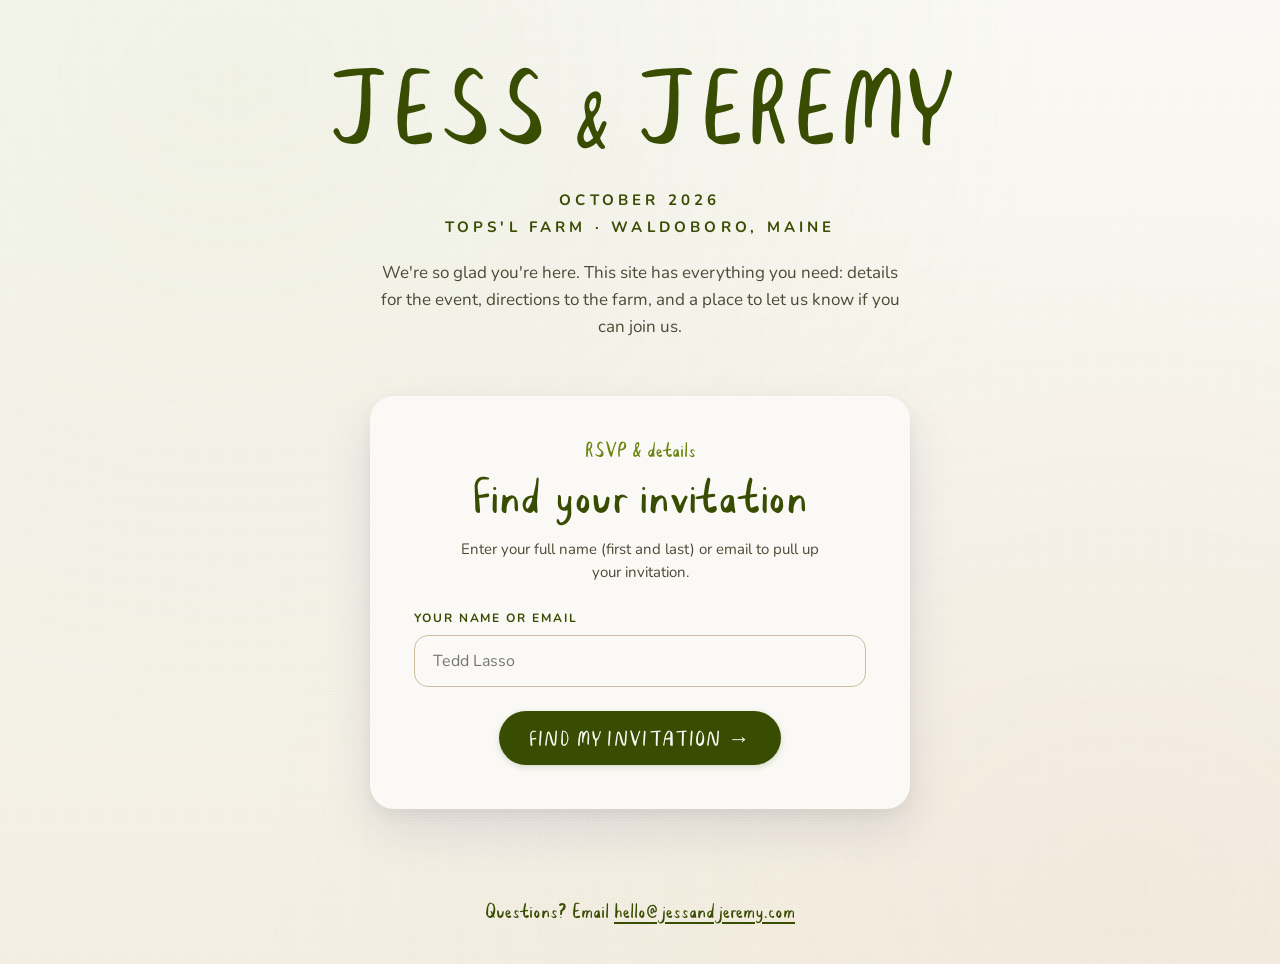
==== commit c54372e0: "Hand-drawn checkmarks; livelier loading screen - Render every checkmark (confirmed card, success scr" ====
--- a/admin.html
+++ b/admin.html
@@ -14,7 +14,22 @@
 </header>
 
 <main class="admin" id="root">
-  <p style="color: var(--fg-3);">Loading&hellip;</p>
+  <div class="page-loading">
+    <div class="page-loading-inner">
+      <svg class="loading-flower" viewBox="0 0 64 64" width="78" height="78" aria-hidden="true">
+        <g class="loading-flower-petals">
+          <path class="petal" d="M32 32 C 22 26, 22 12, 32 7 C 42 12, 42 26, 32 32 Z"/>
+          <path class="petal" d="M32 32 C 22 26, 22 12, 32 7 C 42 12, 42 26, 32 32 Z" transform="rotate(60 32 32)"/>
+          <path class="petal" d="M32 32 C 22 26, 22 12, 32 7 C 42 12, 42 26, 32 32 Z" transform="rotate(120 32 32)"/>
+          <path class="petal" d="M32 32 C 22 26, 22 12, 32 7 C 42 12, 42 26, 32 32 Z" transform="rotate(180 32 32)"/>
+          <path class="petal" d="M32 32 C 22 26, 22 12, 32 7 C 42 12, 42 26, 32 32 Z" transform="rotate(240 32 32)"/>
+          <path class="petal" d="M32 32 C 22 26, 22 12, 32 7 C 42 12, 42 26, 32 32 Z" transform="rotate(300 32 32)"/>
+        </g>
+        <circle class="loading-flower-center" cx="32" cy="32" r="5.5"/>
+      </svg>
+      <p class="loading-text">Loading&hellip;</p>
+    </div>
+  </div>
 </main>
 
 <div class="demo-banner" id="demoBanner"></div>
--- a/assets/style.css
+++ b/assets/style.css
@@ -321,6 +321,14 @@
   display: flex;
   justify-content: center;
   margin-top: 24px;
+}
+
+.icn {
+  display: inline-block;
+  width: 1em;
+  height: 1em;
+  flex-shrink: 0;
+  vertical-align: -0.12em;
 }
 
 /* ============================================================
@@ -688,8 +696,10 @@
   align-items: center;
   justify-content: center;
   flex-shrink: 0;
-  font-size: 22px;
-  font-weight: 700;
+  font-family: var(--font-display);
+  font-size: 30px;
+  font-weight: 400;
+  line-height: 1;
 }
 .confirmed-card h3 {
   font-family: var(--font-display);
@@ -709,7 +719,7 @@
 .confirmed-card .attending-summary {
   font-family: var(--font-display);
   font-size: 28px;
-  color: var(--olive);
+  color: var(--coral-deep);
   line-height: 1.15;
   margin: 4px 0 14px;
 }
@@ -721,6 +731,15 @@
   margin: 0;
 }
 .confirmed-card .footnote a { color: var(--olive-3); }
+.hero-lodging-nudge { margin-top: 28px; }
+.hero-lodging-heading {
+  font-family: var(--font-display);
+  font-size: clamp(22px, 2.6vw, 28px);
+  color: var(--olive);
+  line-height: 1.2;
+  margin: 0 0 14px;
+  text-wrap: balance;
+}
 
 /* Section base */
 .inv-section {
@@ -913,44 +932,65 @@
   max-width: 100%;
 }
 
-/* Off-site list */
-.lodging-list {
+/* Off-site list — multi-column grid of clickable cards */
+.lodging-list-grid {
   list-style: none;
   padding: 0;
   margin: 0;
   display: grid;
-  gap: 16px;
-}
-.lodging-item {
-  background: var(--cream);
+  grid-template-columns: repeat(auto-fit, minmax(280px, 1fr));
+  gap: 18px;
+}
+.lodging-list-grid li {
+  list-style: none;
+  display: flex;
+}
+.lodging-card-link {
+  display: flex;
+  flex-direction: column;
+  width: 100%;
+  background: var(--cream-2);
   border: 1px solid var(--border);
   border-radius: 18px;
   padding: 22px 24px;
-}
-.lodging-item .name {
-  font-family: var(--font-display);
-  font-size: 26px;
+  text-decoration: none;
+  color: inherit;
+  transition: transform 200ms var(--ease-soft), box-shadow 200ms var(--ease-soft), border-color 200ms var(--ease-soft);
+}
+a.lodging-card-link:hover {
+  transform: translateY(-2px);
+  box-shadow: 0 12px 28px rgba(56, 76, 2, 0.10), 0 4px 10px rgba(27, 20, 99, 0.06);
+  border-color: var(--border-strong);
+  color: inherit;
+}
+.lodging-card-link .name {
+  font-family: var(--font-display);
+  font-size: 24px;
   color: var(--olive);
   line-height: 1.1;
   letter-spacing: -0.005em;
 }
-.lodging-item .name a { color: var(--olive); }
-.lodging-item .distance {
-  font-family: var(--font-body);
-  font-size: 12px;
-  font-weight: 700;
-  text-transform: uppercase;
-  letter-spacing: 0.16em;
-  color: var(--olive-3);
-  margin-top: 6px;
-}
-.lodging-item .note {
-  font-family: var(--font-body);
-  font-size: 15px;
-  line-height: 1.55;
+.lodging-card-link .distance {
+  font-family: var(--font-body);
+  font-size: 11px;
+  font-weight: 700;
+  text-transform: uppercase;
+  letter-spacing: 0.18em;
+  color: var(--fg-3);
+  margin-top: 8px;
+}
+.lodging-card-link .note {
+  font-family: var(--font-body);
+  font-size: 14px;
+  line-height: 1.5;
   color: var(--fg-2);
-  margin-top: 8px;
-}
+  margin-top: 12px;
+  text-wrap: pretty;
+}
+
+/* Center the Accommodations section heading on both tiers */
+#accommodations .section-head { text-align: center; }
+#accommodations .section-head .intro { margin: 16px auto 0; }
 
 /* Registry — coral */
 .registry .section-head .eyebrow { color: var(--coral-deep); }
@@ -1174,6 +1214,7 @@
 }
 .choice .choice-mark-tick { display: none; }
 .choice.checked .choice-mark-tick { display: inline; }
+.choice-mark-tick { font-family: var(--font-display); font-weight: 400; font-size: 17px; }
 
 .choice.radio .choice-mark {
   border-radius: 999px;
@@ -1308,6 +1349,14 @@
 }
 .step-header .step-count { color: var(--fg-3); }
 
+.step {
+  animation: step-fade-in 220ms var(--ease-soft);
+}
+@keyframes step-fade-in {
+  from { opacity: 0; transform: translateY(4px); }
+  to   { opacity: 1; transform: translateY(0); }
+}
+
 .step h2 {
   font-family: var(--font-display);
   font-size: clamp(36px, 4.8vw, 56px);
@@ -1425,8 +1474,10 @@
   align-items: center;
   justify-content: center;
   margin-bottom: 20px;
-  font-size: 42px;
-  font-weight: 700;
+  font-family: var(--font-display);
+  font-size: 50px;
+  font-weight: 400;
+  line-height: 1;
   animation: success-pop 600ms var(--ease-bounce);
 }
 .success h2 {
@@ -1449,9 +1500,16 @@
 .success .small {
   font-size: 14px;
   color: var(--fg-3);
-  margin: 16px 0 28px;
+  margin: 16px auto 28px;
 }
 .success a { color: var(--olive-3); }
+.success-actions {
+  display: flex;
+  flex-direction: column;
+  align-items: center;
+  gap: 10px;
+}
+.success-actions a.btn { color: var(--cream); }
 
 /* Contact modal specifics */
 .modal-card.contact h2 {
@@ -1471,7 +1529,10 @@
   display: grid;
   grid-template-columns: repeat(auto-fit, minmax(160px, 1fr));
   gap: 14px;
-}
+  align-items: start;
+}
+/* Side-by-side fields must not inherit the stacked-field top margin. */
+.contact-row .field + .field { margin-top: 0; }
 .contact-actions {
   display: flex;
   justify-content: space-between;
@@ -1715,6 +1776,61 @@
   background: rgba(250, 249, 245, 0.1);
 }
 .has-demo-banner { padding-bottom: 48px; }
+/* Don't flash an empty banner bar before the mode script runs. */
+.demo-banner:empty { display: none; }
+
+/* ============================================================
+   Hand-drawn checkmark (matches the display-font ✓ on buttons)
+   ============================================================ */
+
+.hand-check {
+  font-family: var(--font-display);
+  font-weight: 400;
+  line-height: 1;
+  display: inline-block;
+}
+.reserved-pill .hand-check { font-size: 15px; }
+
+/* ============================================================
+   Page loading screen — warm gradient + spinning flower
+   ============================================================ */
+
+.page-loading {
+  min-height: 100vh;
+  display: flex;
+  align-items: center;
+  justify-content: center;
+  text-align: center;
+}
+.page-loading-inner {
+  display: flex;
+  flex-direction: column;
+  align-items: center;
+  gap: 18px;
+}
+.loading-flower {
+  animation: flower-spin 3.4s cubic-bezier(0.5, 0.1, 0.4, 0.95) infinite;
+  transform-origin: 50% 50%;
+}
+.loading-flower .petal {
+  fill: var(--sage);
+  stroke: var(--olive);
+  stroke-width: 1.5;
+  stroke-linejoin: round;
+}
+.loading-flower .loading-flower-center { fill: var(--gold); }
+.loading-text {
+  font-family: var(--font-display);
+  font-size: clamp(26px, 4vw, 40px);
+  color: var(--olive);
+  line-height: 1.1;
+  letter-spacing: 0.01em;
+  margin: 0;
+}
+@keyframes flower-spin {
+  from { transform: rotate(0deg); }
+  to   { transform: rotate(360deg); }
+}
 
 /* ============================================================
    Flash messages (lookup page)
@@ -1741,3 +1857,515 @@
   border: 1px solid rgba(74, 99, 4, 0.2);
 }
 .flash-success a { color: var(--olive); font-weight: 700; }
+
+/* ============================================================
+   Itinerary — footnote + Saturday multi-block card
+   ============================================================ */
+
+.itinerary-note {
+  max-width: 880px;
+  margin: 0 auto 22px;
+  text-align: center;
+  font-family: var(--font-body);
+  font-size: 13px;
+  font-style: italic;
+  color: var(--fg-3);
+  text-wrap: pretty;
+}
+.day-sections {
+  display: grid;
+  gap: 22px;
+  margin-top: 20px;
+}
+.day-section h3 {
+  font-family: var(--font-display);
+  font-size: clamp(24px, 3vw, 32px);
+  line-height: 1.05;
+  letter-spacing: -0.005em;
+  margin: 0;
+  color: var(--coral-deep);
+}
+.day-section p {
+  font-family: var(--font-body);
+  font-size: 17px;
+  line-height: 1.6;
+  color: var(--fg-2);
+  margin: 8px 0 0;
+  text-wrap: pretty;
+  max-width: 620px;
+}
+
+/* ============================================================
+   Accommodations — assigned CTA + confirmed card
+   ============================================================ */
+
+.acc-cta { display: flex; justify-content: center; }
+.acc-cta .lodging-card.featured { max-width: 640px; width: 100%; }
+.acc-venue {
+  font-family: var(--font-body);
+  font-size: 13px;
+  font-weight: 700;
+  text-transform: uppercase;
+  letter-spacing: 0.14em;
+  color: var(--fg-3);
+  margin-top: 8px;
+}
+
+.reserved-pill.paid { background: var(--olive-2); }
+
+.acc-confirmed {
+  max-width: 640px;
+  margin: 0 auto;
+  background: var(--cream);
+  border: none;
+  border-radius: 24px;
+  padding: clamp(24px, 4vw, 36px);
+  box-shadow: 0 22px 50px rgba(27, 20, 99, 0.10), 0 6px 14px rgba(56, 76, 2, 0.06);
+}
+.acc-confirmed .reserved-pill {
+  display: inline-flex;
+  align-items: center;
+  gap: 8px;
+  padding: 6px 14px;
+  border-radius: 999px;
+  background: var(--olive);
+  color: var(--cream);
+  font-family: var(--font-body);
+  font-size: 11px;
+  font-weight: 700;
+  text-transform: uppercase;
+  letter-spacing: 0.18em;
+  margin-bottom: 16px;
+}
+.acc-confirmed h3 {
+  font-family: var(--font-display);
+  font-size: clamp(28px, 3.6vw, 38px);
+  color: var(--olive);
+  margin: 0;
+  line-height: 1.05;
+  letter-spacing: -0.005em;
+  text-wrap: balance;
+}
+.acc-room {
+  font-family: var(--font-body);
+  font-size: 16px;
+  color: var(--fg-2);
+  margin-top: 8px;
+}
+.acc-inout {
+  display: grid;
+  grid-template-columns: 1fr 1fr;
+  border: 1px solid var(--border);
+  border-radius: 16px;
+  overflow: hidden;
+  margin: 20px 0 4px;
+}
+.acc-inout > div { padding: 14px 16px; }
+.acc-inout > div + div { border-left: 1px solid var(--border); }
+.acc-inout .lbl {
+  display: block;
+  font-family: var(--font-body);
+  font-size: 11px;
+  font-weight: 700;
+  letter-spacing: 0.16em;
+  text-transform: uppercase;
+  color: var(--olive);
+  margin-bottom: 6px;
+}
+.acc-inout .val {
+  font-family: var(--font-body);
+  font-size: 14px;
+  font-weight: 600;
+  color: var(--fg);
+  line-height: 1.35;
+}
+.acc-incl { margin-top: 22px; }
+.acc-incl-label {
+  font-family: var(--font-body);
+  font-size: 11px;
+  font-weight: 700;
+  letter-spacing: 0.16em;
+  text-transform: uppercase;
+  color: var(--olive);
+  margin: 0 0 10px;
+}
+.acc-incl-list {
+  list-style: none;
+  margin: 0;
+  padding: 0;
+  columns: 2;
+  column-gap: 28px;
+  font-family: var(--font-body);
+  font-size: 14px;
+  line-height: 1.5;
+  color: var(--fg-2);
+}
+.acc-incl-list li { break-inside: avoid; margin-bottom: 8px; padding-left: 16px; position: relative; }
+.acc-incl-list li::before { content: "•"; position: absolute; left: 2px; color: var(--olive-3); }
+.acc-confirmed-foot {
+  font-family: var(--font-body);
+  font-size: 14px;
+  color: var(--fg-3);
+  margin: 22px 0 0;
+}
+.acc-confirmed-foot a { color: var(--olive-3); }
+@media (max-width: 560px) { .acc-incl-list { columns: 1; } }
+
+/* ============================================================
+   Lodging detail page
+   ============================================================ */
+
+.lodge-nav {
+  position: fixed;
+  top: 14px;
+  left: 50%;
+  transform: translateX(-50%);
+  z-index: 50;
+  width: calc(100% - 28px);
+  max-width: 1180px;
+  display: grid;
+  grid-template-columns: 1fr auto 1fr;
+  align-items: center;
+  gap: 14px;
+  padding: 12px 14px 12px 22px;
+  background: rgba(250, 249, 245, 0.62);
+  backdrop-filter: blur(14px);
+  -webkit-backdrop-filter: blur(14px);
+  border-radius: 999px;
+  border: 1px solid rgba(224, 216, 194, 0.55);
+  transition: all 280ms var(--ease-soft);
+}
+.lodge-nav.scrolled {
+  background: rgba(250, 249, 245, 0.9);
+  border-color: var(--border);
+  box-shadow: 0 8px 22px rgba(56, 76, 2, 0.10), 0 2px 6px rgba(27, 20, 99, 0.05);
+}
+.lodge-nav-brand {
+  justify-self: start;
+  font-family: var(--font-display);
+  font-size: 22px;
+  color: var(--olive);
+  line-height: 1;
+  text-transform: uppercase;
+  letter-spacing: 0.04em;
+  text-decoration: none;
+}
+.lodge-nav-title {
+  justify-self: center;
+  font-family: var(--font-display);
+  font-size: clamp(20px, 3vw, 26px);
+  color: var(--olive);
+  line-height: 1;
+  white-space: nowrap;
+}
+.lodge-nav-actions { justify-self: end; }
+.lodge-nav-actions .btn { white-space: nowrap; }
+@media (max-width: 620px) {
+  .lodge-nav-title { display: none; }
+  .lodge-return-label { display: none; }
+}
+
+.lodge-main {
+  max-width: 1120px;
+  margin: 0 auto;
+  padding: 120px 24px 80px;
+}
+.lodge-head { margin-bottom: 36px; max-width: 760px; }
+.lodge-eyebrow { display: block; margin-bottom: 12px; }
+.lodge-room-title {
+  font-family: var(--font-display);
+  font-size: clamp(44px, 6.5vw, 84px);
+  color: var(--olive);
+  margin: 0;
+  line-height: 0.96;
+  letter-spacing: 0.005em;
+  text-wrap: balance;
+}
+.lodge-meta {
+  display: flex;
+  align-items: center;
+  gap: 16px;
+  flex-wrap: wrap;
+  margin-top: 20px;
+}
+.lodge-price {
+  display: inline-flex;
+  align-items: baseline;
+  gap: 6px;
+  font-family: var(--font-display);
+  font-size: 30px;
+  color: var(--ink);
+  line-height: 1;
+}
+.lodge-price-unit {
+  font-family: var(--font-body);
+  font-size: 13px;
+  font-weight: 700;
+  letter-spacing: 0.12em;
+  text-transform: uppercase;
+  color: var(--fg-3);
+}
+.lodge-assigned {
+  display: inline-flex;
+  align-items: center;
+  gap: 8px;
+  padding: 7px 14px;
+  border-radius: 999px;
+  background: var(--cream-2);
+  border: 1px solid var(--border);
+  font-family: var(--font-body);
+  font-size: 12px;
+  font-weight: 700;
+  letter-spacing: 0.14em;
+  text-transform: uppercase;
+  color: var(--olive);
+}
+
+.lodge-gallery {
+  display: grid;
+  grid-template-columns: repeat(3, 1fr);
+  gap: 16px;
+  margin-bottom: 48px;
+}
+.lodge-shot {
+  aspect-ratio: 1 / 1;
+  border-radius: 20px;
+  overflow: hidden;
+  background: var(--cream-2);
+}
+.lodge-shot img { width: 100%; height: 100%; object-fit: cover; display: block; }
+
+.lodge-cols {
+  display: grid;
+  grid-template-columns: minmax(0, 1.6fr) minmax(0, 1fr);
+  gap: 40px;
+  align-items: start;
+}
+.lodge-body { display: grid; gap: 36px; }
+.lodge-sec h2 {
+  font-family: var(--font-display);
+  font-size: clamp(26px, 3vw, 34px);
+  color: var(--ink);
+  margin: 0 0 14px;
+  line-height: 1.1;
+  letter-spacing: -0.005em;
+}
+.lodge-sec p {
+  font-family: var(--font-body);
+  font-size: 17px;
+  line-height: 1.65;
+  color: var(--fg-2);
+  margin: 0;
+  text-wrap: pretty;
+}
+.lodge-rule { height: 1px; background: var(--border); }
+.lodge-incl {
+  list-style: none;
+  margin: 0;
+  padding: 0;
+  column-width: 240px;
+  column-gap: 32px;
+}
+.lodge-incl li {
+  display: flex;
+  gap: 12px;
+  align-items: flex-start;
+  font-family: var(--font-body);
+  font-size: 15px;
+  line-height: 1.5;
+  color: var(--fg-2);
+  break-inside: avoid;
+  margin-bottom: 14px;
+}
+.lodge-incl li .hand-check { color: var(--olive); font-size: 19px; margin-top: -1px; flex-shrink: 0; }
+.lodge-incl li span { text-wrap: pretty; }
+
+.lodge-aside { position: sticky; top: 96px; }
+.lodge-book {
+  background: var(--cream);
+  border-radius: 24px;
+  padding: clamp(24px, 3vw, 32px);
+  box-shadow: 0 22px 50px rgba(27, 20, 99, 0.10), 0 6px 14px rgba(56, 76, 2, 0.06);
+}
+.lodge-book-room {
+  font-family: var(--font-display);
+  font-size: 28px;
+  color: var(--olive);
+  line-height: 1.05;
+  margin-bottom: 4px;
+}
+.lodge-book-venue {
+  font-family: var(--font-body);
+  font-size: 13px;
+  font-weight: 700;
+  letter-spacing: 0.14em;
+  text-transform: uppercase;
+  color: var(--fg-3);
+  margin-bottom: 22px;
+}
+.lodge-inout {
+  display: grid;
+  grid-template-columns: 1fr 1fr;
+  border: 1px solid var(--border);
+  border-radius: 16px;
+  overflow: hidden;
+  margin-bottom: 18px;
+}
+.lodge-inout-cell { padding: 14px 16px; }
+.lodge-inout-cell + .lodge-inout-cell { border-left: 1px solid var(--border); }
+.lodge-inout-cell .lbl {
+  font-family: var(--font-body);
+  font-size: 11px;
+  font-weight: 700;
+  letter-spacing: 0.16em;
+  text-transform: uppercase;
+  color: var(--olive);
+  margin-bottom: 6px;
+}
+.lodge-inout-cell .val {
+  font-family: var(--font-body);
+  font-size: 14px;
+  font-weight: 600;
+  color: var(--fg);
+  line-height: 1.35;
+}
+.lodge-total {
+  display: flex;
+  justify-content: space-between;
+  align-items: baseline;
+  padding: 14px 2px 18px;
+  font-family: var(--font-body);
+  font-size: 15px;
+  color: var(--fg-2);
+}
+.lodge-total-num { font-family: var(--font-display); font-size: 34px; color: var(--ink); line-height: 1; }
+.lodge-book-btn { width: 100%; white-space: normal; line-height: 1.15; text-align: center; }
+.lodge-secure {
+  display: flex;
+  align-items: center;
+  justify-content: center;
+  gap: 7px;
+  margin-top: 14px;
+  font-family: var(--font-body);
+  font-size: 12.5px;
+  color: var(--fg-3);
+}
+
+.lodge-footer {
+  text-align: center;
+  padding: 40px 24px 36px;
+  font-family: var(--font-display);
+  font-size: 22px;
+  color: var(--olive);
+  line-height: 1.4;
+}
+.lodge-footer a { color: var(--olive); text-decoration: underline; text-underline-offset: 4px; }
+
+@media (max-width: 860px) {
+  .lodge-cols { grid-template-columns: 1fr; }
+  .lodge-aside { position: static; order: -1; }
+}
+@media (max-width: 560px) {
+  .lodge-gallery { grid-template-columns: 1fr; }
+}
+
+/* ============================================================
+   Thank-you / confirmation page
+   ============================================================ */
+
+.thanks-main {
+  min-height: 70vh;
+  display: flex;
+  flex-direction: column;
+  align-items: center;
+  justify-content: center;
+  text-align: center;
+  max-width: 640px;
+  margin: 0 auto;
+  padding: 140px 24px 80px;
+}
+.thanks-seal {
+  width: 88px;
+  height: 88px;
+  border-radius: 999px;
+  background: var(--olive);
+  color: var(--cream);
+  display: inline-flex;
+  align-items: center;
+  justify-content: center;
+  margin-bottom: 28px;
+  box-shadow: 0 8px 22px rgba(56, 76, 2, 0.18);
+  animation: thanks-pop 600ms var(--ease-bounce);
+  font-family: var(--font-display);
+  font-size: 54px;
+  font-weight: 400;
+  line-height: 1;
+}
+@keyframes thanks-pop {
+  0%   { transform: scale(0);   opacity: 0; }
+  60%  { transform: scale(1.1); opacity: 1; }
+  100% { transform: scale(1); }
+}
+.thanks-eyebrow { display: block; margin-bottom: 14px; }
+.thanks-title {
+  font-family: var(--font-display);
+  font-size: clamp(44px, 7vw, 84px);
+  color: var(--olive);
+  margin: 0;
+  line-height: 0.98;
+  letter-spacing: 0.005em;
+  text-wrap: balance;
+}
+.thanks-lead {
+  font-family: var(--font-body);
+  font-size: 18px;
+  line-height: 1.65;
+  color: var(--fg-2);
+  max-width: 520px;
+  margin: 22px auto 0;
+  text-wrap: pretty;
+}
+.thanks-lead strong { color: var(--ink); }
+.thanks-note {
+  margin-top: 28px;
+  padding: 20px 24px;
+  background: var(--cream-2);
+  border: 1px solid var(--border);
+  border-radius: 18px;
+  max-width: 520px;
+}
+.thanks-note p {
+  font-family: var(--font-body);
+  font-size: 15.5px;
+  line-height: 1.6;
+  color: var(--fg-2);
+  margin: 0;
+  text-wrap: pretty;
+}
+.thanks-actions { margin-top: 36px; }
+
+/* ============================================================
+   Admin — lodging cell + paid toggle
+   ============================================================ */
+
+.lodge-cell { display: grid; gap: 6px; justify-items: start; }
+.lodge-room { font-weight: 700; color: var(--olive); font-size: 13px; line-height: 1.3; }
+.lodge-venue { font-size: 12px; color: var(--fg-3); }
+.paid-toggle {
+  margin-top: 2px;
+  font-family: var(--font-body);
+  font-size: 11px;
+  font-weight: 700;
+  text-transform: uppercase;
+  letter-spacing: 0.1em;
+  padding: 6px 12px;
+  border-radius: 999px;
+  border: 1px solid var(--border-strong);
+  background: var(--cream-2);
+  color: var(--olive-3);
+  cursor: pointer;
+  transition: all 150ms var(--ease-soft);
+}
+.paid-toggle:hover { border-color: var(--olive); color: var(--olive); }
+.paid-toggle.is-paid { background: var(--olive); color: var(--cream); border-color: var(--olive); }
+.paid-toggle:disabled { opacity: 0.5; cursor: default; }
